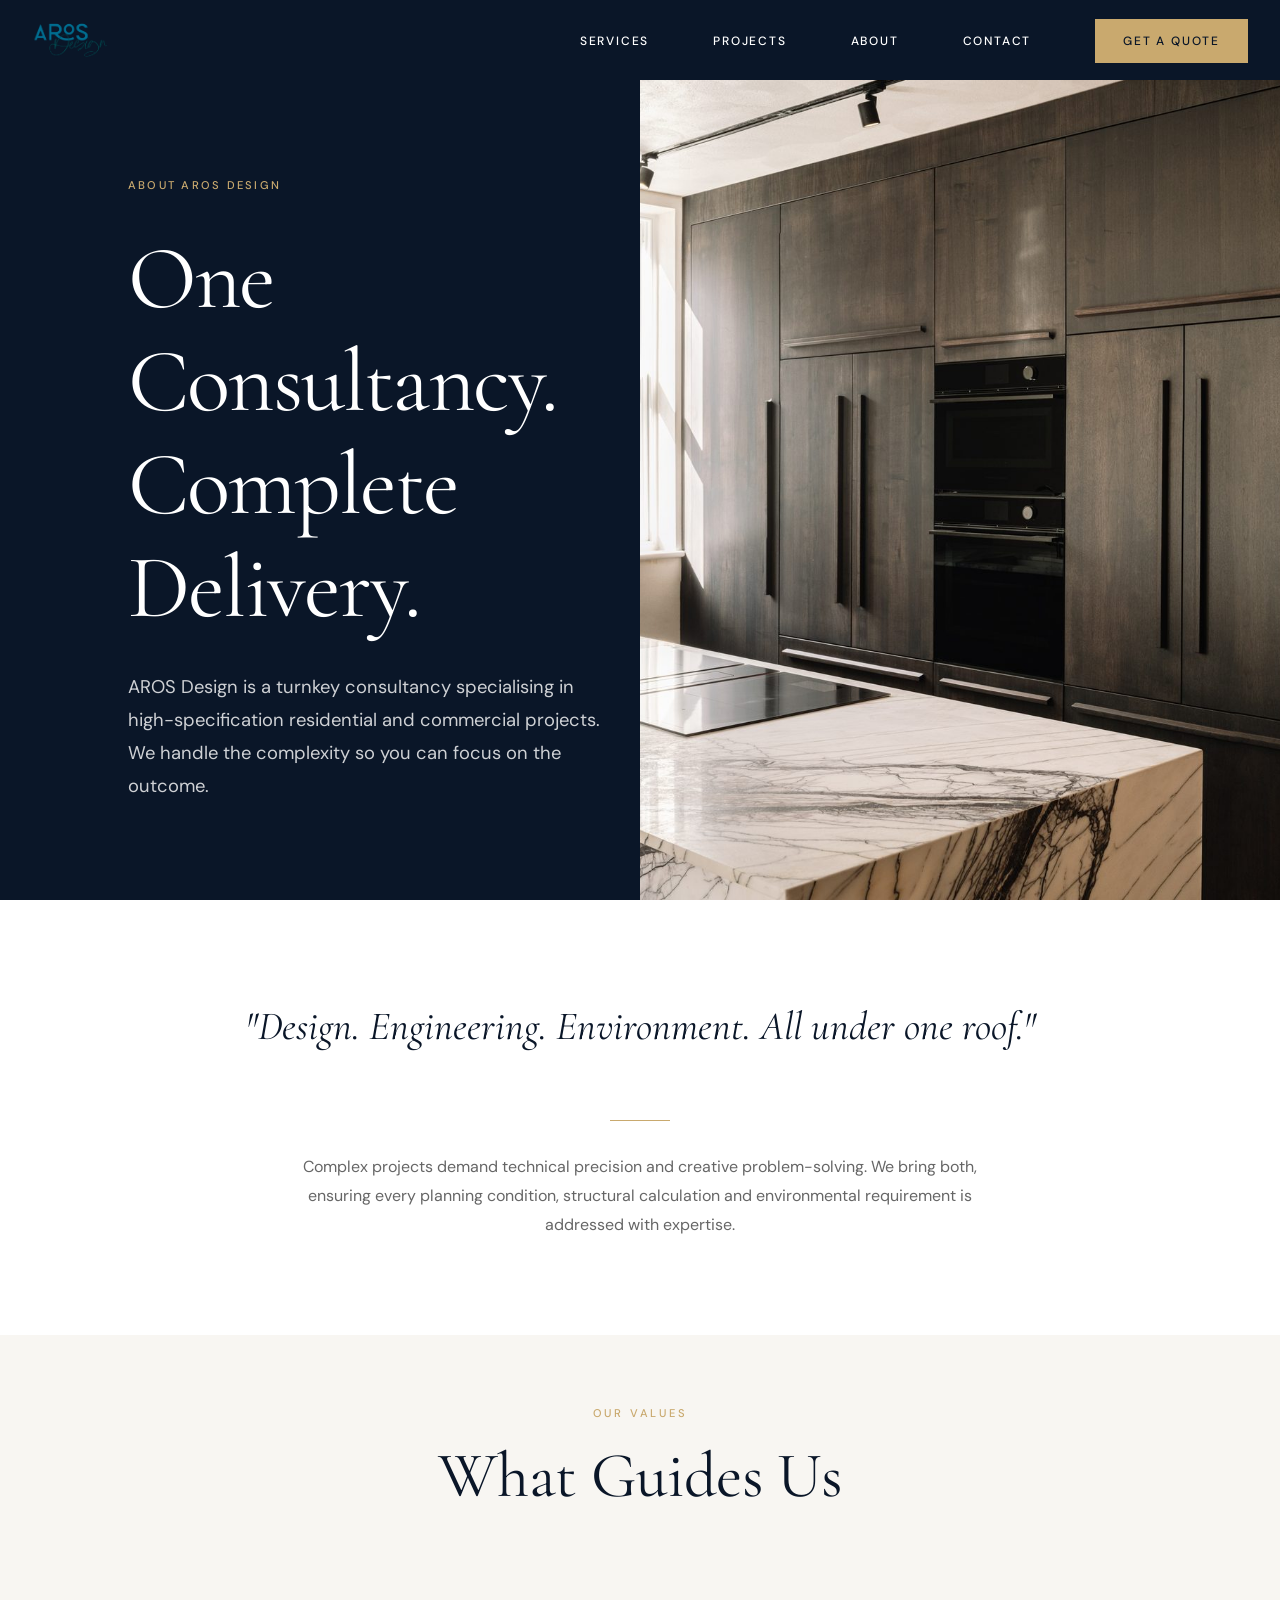
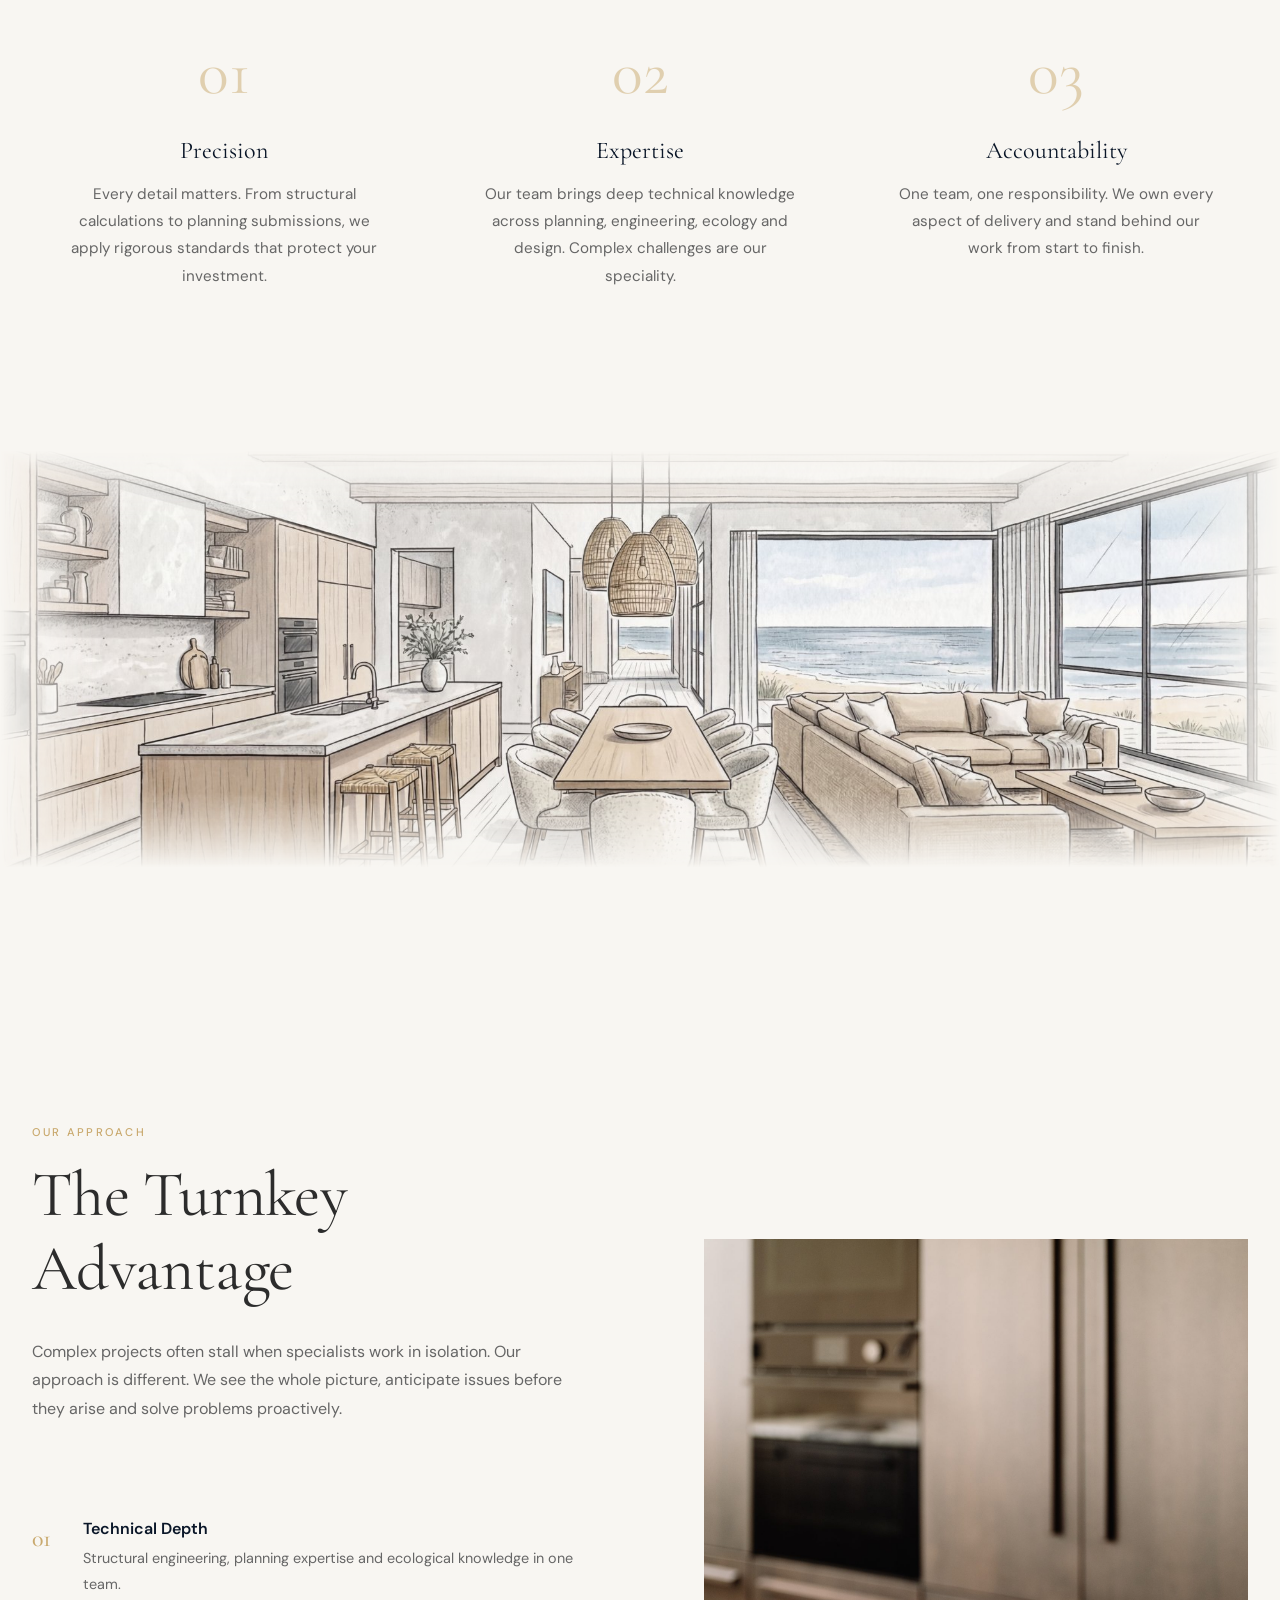
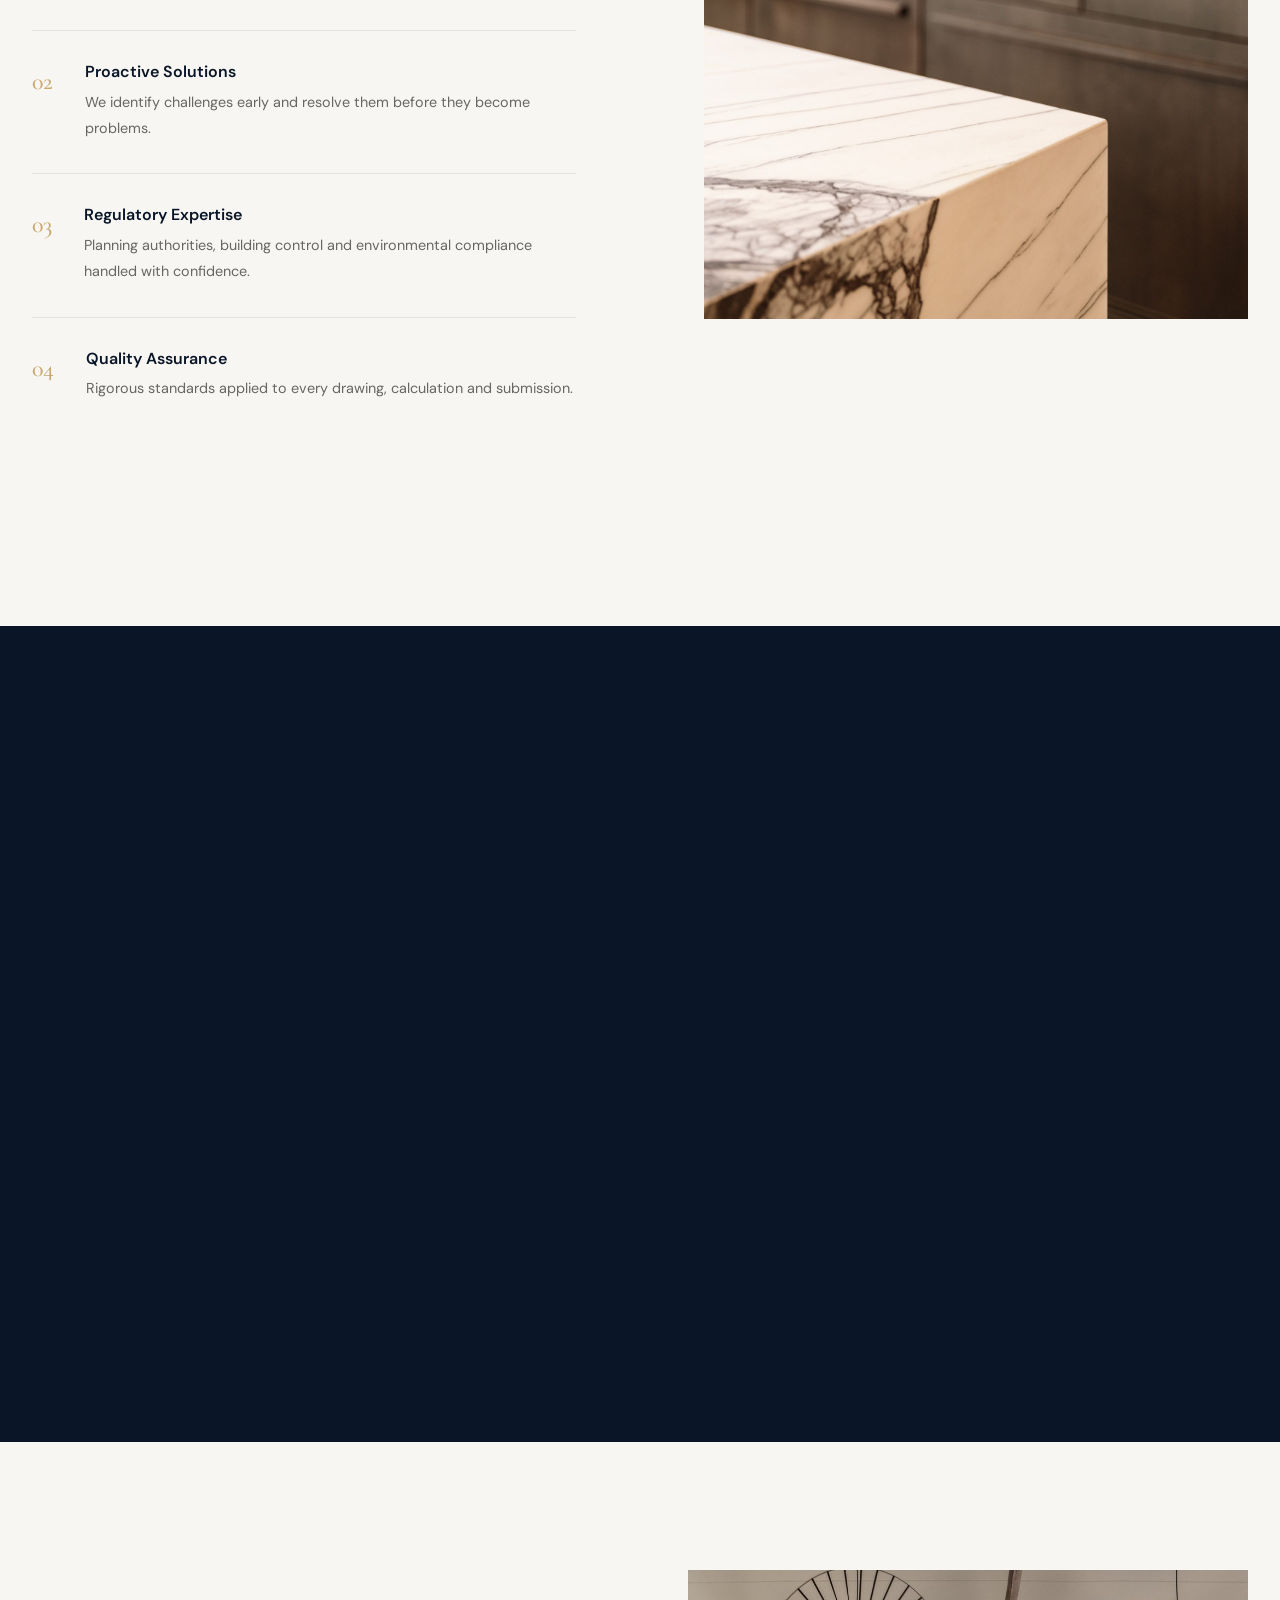
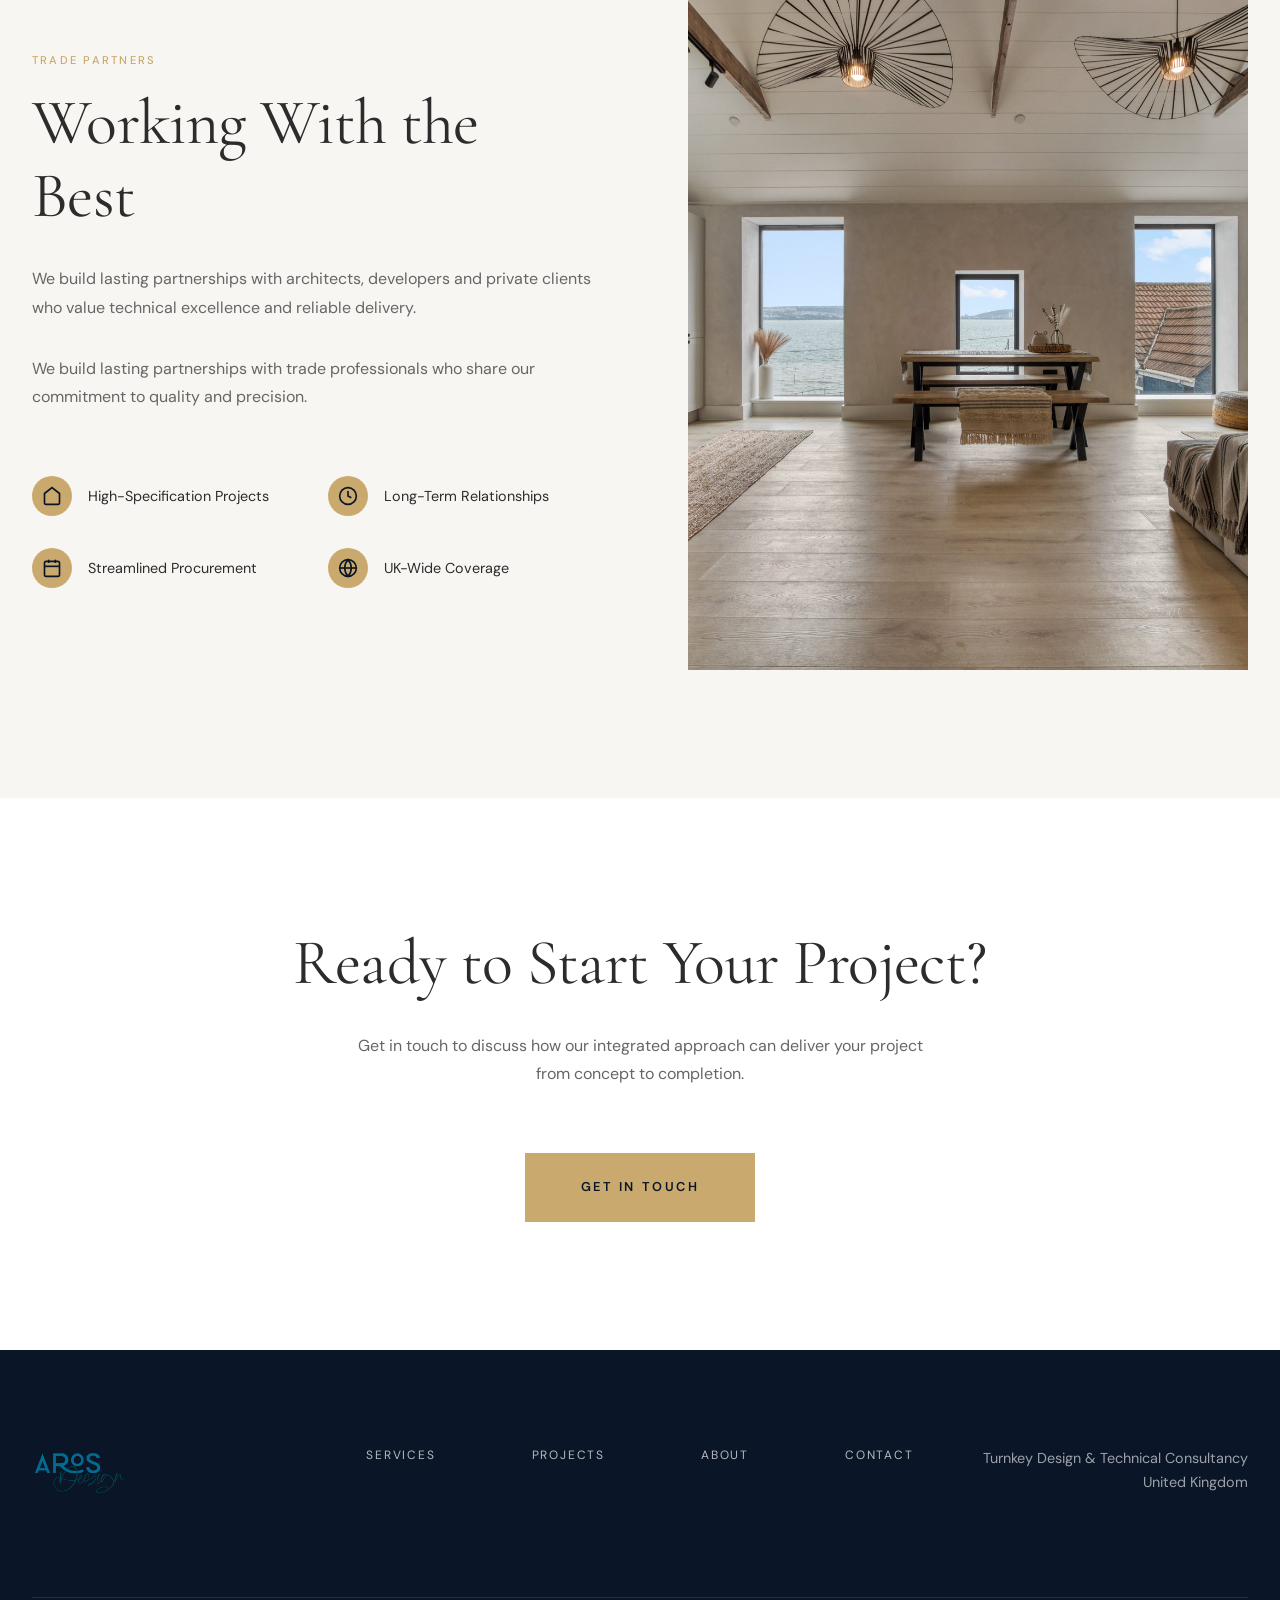
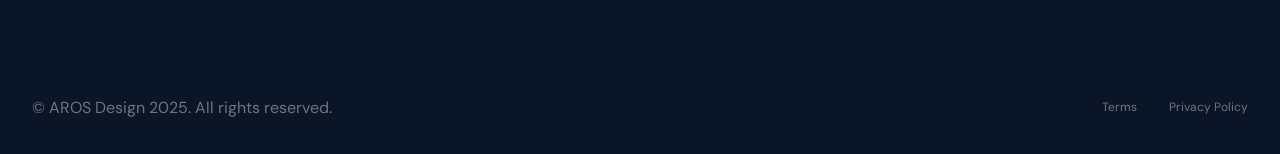
==== about.html @ d6369b1f "Initial commit: AROS Design static website Co-Authored-By: Claude Opus 4.6 (1M context) <noreply@ant" ====
<!DOCTYPE html>
<html lang="en">
<head>
    <meta charset="UTF-8">
    <meta name="viewport" content="width=device-width, initial-scale=1.0">
    <title>About | AROS Design</title>
    <link rel="icon" type="image/png" href="Logos/FAV Icon.png">
    <link rel="preconnect" href="https://fonts.googleapis.com">
    <link rel="preconnect" href="https://fonts.gstatic.com" crossorigin>
    <link href="https://fonts.googleapis.com/css2?family=Cormorant+Garamond:ital,wght@0,300;0,400;0,500;0,600;0,700;1,300;1,400;1,500;1,600;1,700&family=DM+Sans:ital,opsz,wght@0,9..40,100..1000;1,9..40,100..1000&display=swap" rel="stylesheet">
    <link rel="stylesheet" href="css/styles.css?v=2">
    <style>
        /* ===== ABOUT HERO ===== */
        .about-hero {
            height: 100vh;
            display: grid;
            grid-template-columns: 1fr 1fr;
            background: var(--color-primary-dark);
        }

        .about-hero-content {
            display: flex;
            align-items: center;
            padding: calc(var(--nav-height) + var(--spacing-xl)) var(--spacing-md) var(--spacing-xl) var(--spacing-xl);
        }

        .about-hero-content-inner {
            max-width: 550px;
            margin-left: 0;
            padding-left: var(--spacing-lg);
            text-align: left;
        }

        @media (max-width: 1440px) {
            .about-hero-content {
                padding-left: var(--spacing-lg);
            }
        }

        .about-hero h1 {
            color: var(--color-white);
            margin-bottom: var(--spacing-md);
        }

        .about-hero p {
            color: rgba(255, 255, 255, 0.8);
            font-size: 1.15rem;
            line-height: 1.8;
        }

        .about-hero-image {
            position: relative;
            overflow: hidden;
            height: 100vh;
        }

        .about-hero-image img {
            width: 100%;
            height: 100%;
            object-fit: cover;
            object-position: center;
        }

        @media (max-width: 1024px) {
            .about-hero {
                grid-template-columns: 1fr;
                min-height: auto;
            }

            .about-hero-content {
                padding: calc(var(--nav-height) + var(--spacing-lg)) var(--spacing-md) var(--spacing-lg);
            }

            .about-hero-content-inner {
                margin: 0 auto;
                text-align: center;
            }

            .about-hero-image {
                min-height: 50vh;
            }
        }

        /* ===== PHILOSOPHY SECTION ===== */
        .philosophy {
            padding: var(--spacing-xl) 0;
            background: var(--color-white);
        }

        .philosophy-content {
            max-width: 900px;
            margin: 0 auto;
            text-align: center;
        }

        .philosophy blockquote {
            font-family: var(--font-heading);
            font-size: clamp(1.75rem, 3.5vw, 2.5rem);
            font-style: italic;
            color: var(--color-primary-dark);
            line-height: 1.5;
            margin-bottom: var(--spacing-lg);
        }

        .philosophy p {
            color: var(--color-text-light);
            max-width: 700px;
            margin: 0 auto;
        }

        /* ===== VALUES SECTION ===== */
        .values {
            padding: var(--spacing-lg) 0;
            background: var(--color-light-bg);
        }

        .values-grid {
            display: grid;
            grid-template-columns: repeat(3, 1fr);
            gap: var(--spacing-md);
            margin-top: var(--spacing-md);
        }

        .value-item {
            text-align: center;
            padding: var(--spacing-md);
        }

        .value-number {
            font-family: var(--font-heading);
            font-size: 4rem;
            color: var(--color-accent);
            line-height: 1;
            margin-bottom: var(--spacing-md);
            opacity: 0.5;
        }

        .value-item h3 {
            font-size: 1.5rem;
            color: var(--color-primary-dark);
            margin-bottom: var(--spacing-sm);
        }

        .value-item p {
            color: var(--color-text-light);
            font-size: 0.95rem;
        }

        @media (max-width: 768px) {
            .values-grid {
                grid-template-columns: 1fr;
            }
        }

        /* ===== IMAGE BAND ===== */
        .about-image-band {
            width: 100%;
            position: relative;
            background: var(--color-light-bg);
            padding: var(--spacing-lg) 0;
        }

        .about-image-band img {
            width: 100%;
            height: auto;
        }

        /* ===== APPROACH SECTION ===== */
        .approach {
            padding: var(--spacing-xxxl) 0;
            background: var(--color-light-bg);
        }

        .approach-grid {
            display: grid;
            grid-template-columns: 1fr 1fr;
            gap: var(--spacing-xxl);
            align-items: center;
        }

        .approach-content h2 {
            margin-bottom: var(--spacing-md);
        }

        .approach-content p {
            color: var(--color-text-light);
            margin-bottom: var(--spacing-md);
        }

        .approach-list {
            margin-top: var(--spacing-lg);
        }

        .approach-list-item {
            display: flex;
            gap: var(--spacing-md);
            padding: var(--spacing-md) 0;
            border-bottom: 1px solid rgba(0, 0, 0, 0.08);
        }

        .approach-list-item:last-child {
            border-bottom: none;
        }

        .approach-list-number {
            font-family: var(--font-heading);
            font-size: 1.5rem;
            color: var(--color-accent);
            font-weight: 500;
        }

        .approach-list-content h4 {
            font-family: var(--font-body);
            font-size: 1rem;
            font-weight: 600;
            color: var(--color-primary-dark);
            margin-bottom: var(--spacing-xs);
        }

        .approach-list-content p {
            margin: 0;
            font-size: 0.9rem;
        }

        .approach-image {
            aspect-ratio: 4/5;
            overflow: hidden;
        }

        .approach-image img {
            width: 100%;
            height: 100%;
            object-fit: cover;
        }

        @media (max-width: 1024px) {
            .approach-grid {
                grid-template-columns: 1fr;
            }

            .approach-image {
                aspect-ratio: 16/9;
            }
        }

        /* ===== COVERAGE SECTION ===== */
        .coverage {
            padding: var(--spacing-xxl) 0;
            background: var(--color-primary-dark);
        }

        .coverage-grid {
            display: grid;
            grid-template-columns: 1fr 1fr;
            gap: var(--spacing-xl);
            align-items: center;
        }

        .coverage-content h2 {
            color: var(--color-white);
            margin-bottom: var(--spacing-md);
        }

        .coverage-content p {
            color: rgba(255, 255, 255, 0.8);
            margin-bottom: var(--spacing-lg);
        }

        .coverage-regions {
            display: grid;
            grid-template-columns: 1fr 1fr;
            gap: var(--spacing-md);
        }

        .coverage-region {
            padding: var(--spacing-md);
            border: 1px solid rgba(255, 255, 255, 0.15);
            text-align: center;
        }

        .coverage-region h4 {
            color: var(--color-accent);
            font-family: var(--font-heading);
            font-size: 1.5rem;
            margin-bottom: var(--spacing-xs);
        }

        .coverage-region p {
            color: rgba(255, 255, 255, 0.6);
            font-size: 0.85rem;
            margin: 0;
        }

        .coverage-image {
            aspect-ratio: 1;
            overflow: hidden;
        }

        .coverage-image img {
            width: 100%;
            height: 100%;
            object-fit: cover;
        }

        @media (max-width: 768px) {
            .coverage-grid {
                grid-template-columns: 1fr;
            }
        }

        /* ===== TRADE SECTION ===== */
        .trade-section {
            padding: var(--spacing-xxl) 0;
            background: var(--color-light-bg);
        }

        .trade-grid {
            display: grid;
            grid-template-columns: 1fr 1fr;
            gap: var(--spacing-xl);
            align-items: center;
        }

        .trade-content h2 {
            margin-bottom: var(--spacing-md);
        }

        .trade-content p {
            color: var(--color-text-light);
            margin-bottom: var(--spacing-md);
        }

        .trade-features {
            display: grid;
            grid-template-columns: 1fr 1fr;
            gap: var(--spacing-md);
            margin-top: var(--spacing-lg);
        }

        .trade-feature {
            display: flex;
            align-items: center;
            gap: var(--spacing-sm);
        }

        .trade-feature-icon {
            width: 40px;
            height: 40px;
            background: var(--color-accent);
            border-radius: 50%;
            display: flex;
            align-items: center;
            justify-content: center;
            flex-shrink: 0;
        }

        .trade-feature-icon svg {
            width: 20px;
            height: 20px;
            stroke: var(--color-primary-dark);
            fill: none;
            stroke-width: 2;
        }

        .trade-feature span {
            font-size: 0.9rem;
            color: var(--color-text);
        }

        @media (max-width: 768px) {
            .trade-grid {
                grid-template-columns: 1fr;
            }

            .trade-features {
                grid-template-columns: 1fr;
            }
        }

        /* ===== CTA SECTION ===== */
        .cta-section {
            padding: var(--spacing-xxl) 0;
            background: var(--color-white);
            text-align: center;
        }

        .cta-section h2 {
            margin-bottom: var(--spacing-md);
        }

        .cta-section p {
            max-width: 600px;
            margin: 0 auto var(--spacing-lg);
            color: var(--color-text-light);
        }
    </style>
</head>
<body>
    <!-- NAVIGATION -->
    <nav class="nav nav-dark" id="nav">
        <div class="nav-inner">
            <a href="index.html" class="nav-logo-link">
                <img src="Logos/White The Aros.png" alt="AROS Design" class="nav-logo nav-logo-light">
                <img src="Logos/AROS Design Logo.svg?v=2" alt="AROS Design" class="nav-logo nav-logo-dark">
            </a>
            <div class="nav-toggle" id="navToggle">
                <span></span>
                <span></span>
                <span></span>
            </div>
            <ul class="nav-links" id="navLinks">
                <li><a href="services.html">Services</a></li>
                <li><a href="projects.html">Projects</a></li>
                <li><a href="about.html">About</a></li>
                <li><a href="contact.html">Contact</a></li>
                <li><a href="contact.html" class="nav-cta">Get a Quote</a></li>
            </ul>
        </div>
    </nav>

    <!-- HERO -->
    <section class="about-hero">
        <div class="about-hero-content">
            <div class="about-hero-content-inner fade-in">
                <span class="label" style="color: var(--color-accent); margin-bottom: var(--spacing-md); display: block;">About AROS Design</span>
                <h1>One Consultancy. Complete Delivery.</h1>
                <p>AROS Design is a turnkey consultancy specialising in high-specification residential and commercial projects. We handle the complexity so you can focus on the outcome.</p>
            </div>
        </div>
        <div class="about-hero-image">
            <img src="Photos_Optimized/RGM/FH_LurotBrand_6RussellGardensMews_TypRes-24.jpg" alt="AROS Design">
        </div>
    </section>

    <!-- PHILOSOPHY -->
    <section class="philosophy">
        <div class="container">
            <div class="philosophy-content fade-in">
                <blockquote>"Design. Engineering. Environment. All under one roof."</blockquote>
                <div class="line-accent"></div>
                <p>Complex projects demand technical precision and creative problem-solving. We bring both, ensuring every planning condition, structural calculation and environmental requirement is addressed with expertise.</p>
            </div>
        </div>
    </section>

    <!-- VALUES -->
    <section class="values">
        <div class="container">
            <div class="section-header text-center fade-in">
                <span class="section-label">Our Values</span>
                <h2 class="section-title">What Guides Us</h2>
            </div>
            <div class="values-grid">
                <div class="value-item fade-in">
                    <div class="value-number">01</div>
                    <h3>Precision</h3>
                    <p>Every detail matters. From structural calculations to planning submissions, we apply rigorous standards that protect your investment.</p>
                </div>
                <div class="value-item fade-in">
                    <div class="value-number">02</div>
                    <h3>Expertise</h3>
                    <p>Our team brings deep technical knowledge across planning, engineering, ecology and design. Complex challenges are our speciality.</p>
                </div>
                <div class="value-item fade-in">
                    <div class="value-number">03</div>
                    <h3>Accountability</h3>
                    <p>One team, one responsibility. We own every aspect of delivery and stand behind our work from start to finish.</p>
                </div>
            </div>
        </div>
    </section>

    <!-- IMAGE BAND -->
    <div class="about-image-band">
        <img src="Photos_Optimized/interior-watercolor.png" alt="Interior Design">
    </div>

    <!-- APPROACH -->
    <section class="approach">
        <div class="container">
            <div class="approach-grid">
                <div class="approach-content fade-in">
                    <span class="label" style="color: var(--color-accent); margin-bottom: var(--spacing-sm); display: block;">Our Approach</span>
                    <h2>The Turnkey Advantage</h2>
                    <p>Complex projects often stall when specialists work in isolation. Our approach is different. We see the whole picture, anticipate issues before they arise and solve problems proactively.</p>

                    <div class="approach-list">
                        <div class="approach-list-item">
                            <span class="approach-list-number">01</span>
                            <div class="approach-list-content">
                                <h4>Technical Depth</h4>
                                <p>Structural engineering, planning expertise and ecological knowledge in one team.</p>
                            </div>
                        </div>
                        <div class="approach-list-item">
                            <span class="approach-list-number">02</span>
                            <div class="approach-list-content">
                                <h4>Proactive Solutions</h4>
                                <p>We identify challenges early and resolve them before they become problems.</p>
                            </div>
                        </div>
                        <div class="approach-list-item">
                            <span class="approach-list-number">03</span>
                            <div class="approach-list-content">
                                <h4>Regulatory Expertise</h4>
                                <p>Planning authorities, building control and environmental compliance handled with confidence.</p>
                            </div>
                        </div>
                        <div class="approach-list-item">
                            <span class="approach-list-number">04</span>
                            <div class="approach-list-content">
                                <h4>Quality Assurance</h4>
                                <p>Rigorous standards applied to every drawing, calculation and submission.</p>
                            </div>
                        </div>
                    </div>
                </div>
                <div class="approach-image fade-in">
                    <img src="Photos_Optimized/RGM/FH_LurotBrand_6RussellGardensMews_TypRes-28.jpg" alt="AROS Approach">
                </div>
            </div>
        </div>
    </section>

    <!-- COVERAGE -->
    <section class="coverage">
        <div class="container">
            <div class="coverage-grid">
                <div class="coverage-image fade-in">
                    <img src="Photos_Optimized/RGM-watercolor.png" alt="UK Coverage">
                </div>
                <div class="coverage-content fade-in">
                    <span class="label" style="color: var(--color-accent); margin-bottom: var(--spacing-sm); display: block;">Coverage</span>
                    <h2>United Kingdom</h2>
                    <p>From coastal retreats to city centres, we deliver comprehensive consultancy services wherever your project is located. Our team understands the specific requirements of planning authorities and regulatory bodies across the UK.</p>
                    <div class="coverage-regions">
                        <div class="coverage-region">
                            <h4>Nationwide</h4>
                            <p>Full UK Coverage</p>
                        </div>
                        <div class="coverage-region">
                            <h4>All Sectors</h4>
                            <p>Residential & Commercial</p>
                        </div>
                    </div>
                </div>
            </div>
        </div>
    </section>

    <!-- TRADE SECTION -->
    <section class="trade-section">
        <div class="container">
            <div class="trade-grid">
                <div class="trade-content fade-in">
                    <span class="label" style="color: var(--color-accent); margin-bottom: var(--spacing-sm); display: block;">Trade Partners</span>
                    <h2>Working With the Best</h2>
                    <p>We build lasting partnerships with architects, developers and private clients who value technical excellence and reliable delivery.</p>
                    <p>We build lasting partnerships with trade professionals who share our commitment to quality and precision.</p>

                    <div class="trade-features">
                        <div class="trade-feature">
                            <div class="trade-feature-icon">
                                <svg viewBox="0 0 24 24"><path d="M3 9l9-7 9 7v11a2 2 0 01-2 2H5a2 2 0 01-2-2V9z"/></svg>
                            </div>
                            <span>High-Specification Projects</span>
                        </div>
                        <div class="trade-feature">
                            <div class="trade-feature-icon">
                                <svg viewBox="0 0 24 24"><circle cx="12" cy="12" r="10"/><path d="M12 6v6l4 2"/></svg>
                            </div>
                            <span>Long-Term Relationships</span>
                        </div>
                        <div class="trade-feature">
                            <div class="trade-feature-icon">
                                <svg viewBox="0 0 24 24"><rect x="3" y="4" width="18" height="18" rx="2"/><line x1="16" y1="2" x2="16" y2="6"/><line x1="8" y1="2" x2="8" y2="6"/><line x1="3" y1="10" x2="21" y2="10"/></svg>
                            </div>
                            <span>Streamlined Procurement</span>
                        </div>
                        <div class="trade-feature">
                            <div class="trade-feature-icon">
                                <svg viewBox="0 0 24 24"><circle cx="12" cy="12" r="10"/><line x1="2" y1="12" x2="22" y2="12"/><path d="M12 2a15.3 15.3 0 014 10 15.3 15.3 0 01-4 10 15.3 15.3 0 01-4-10 15.3 15.3 0 014-10z"/></svg>
                            </div>
                            <span>UK-Wide Coverage</span>
                        </div>
                    </div>
                </div>
                <div class="approach-image fade-in">
                    <img src="Photos_Optimized/George Bank/IMG_6486..JPG" alt="Trade Partners">
                </div>
            </div>
        </div>
    </section>

    <!-- CTA -->
    <section class="cta-section">
        <div class="container fade-in">
            <h2>Ready to Start Your Project?</h2>
            <p>Get in touch to discuss how our integrated approach can deliver your project from concept to completion.</p>
            <a href="contact.html" class="btn btn-primary btn-large">Get in Touch</a>
        </div>
    </section>

    <!-- FOOTER -->
    <footer class="footer">
        <div class="container">
            <div class="footer-main">
                <div class="footer-logo-wrapper">
                    <img src="Logos/White The Aros.png" alt="AROS Design" class="footer-logo">
                </div>
                <nav class="footer-nav">
                    <a href="services.html">Services</a>
                    <a href="projects.html">Projects</a>
                    <a href="about.html">About</a>
                    <a href="contact.html">Contact</a>
                </nav>
                <div class="footer-tagline">
                    Turnkey Design & Technical Consultancy<br>United Kingdom
                </div>
            </div>
            <div class="footer-bottom">
                <p>&copy; AROS Design 2025. All rights reserved.</p>
                <div class="footer-legal">
                    <a href="#">Terms</a>
                    <a href="#">Privacy Policy</a>
                </div>
            </div>
        </div>
    </footer>

    <!-- JAVASCRIPT -->
    <script>
        const navToggle = document.getElementById('navToggle');
        const navLinks = document.getElementById('navLinks');

        navToggle.addEventListener('click', () => {
            navToggle.classList.toggle('active');
            navLinks.classList.toggle('active');
        });

        document.querySelectorAll('.nav-links a').forEach(link => {
            link.addEventListener('click', () => {
                navToggle.classList.remove('active');
                navLinks.classList.remove('active');
            });
        });

        const observer = new IntersectionObserver((entries) => {
            entries.forEach(entry => {
                if (entry.isIntersecting) {
                    entry.target.classList.add('visible');
                }
            });
        }, { threshold: 0.1 });

        document.querySelectorAll('.fade-in').forEach(el => observer.observe(el));
    </script>
</body>
</html>
---- css/styles.css ----
/* ===================================================================
   AROS DESIGN - SHARED STYLES
   Turnkey Design & Technical Consultancy
   =================================================================== */

/* ===== CSS CUSTOM PROPERTIES ===== */
:root {
    /* Colors */
    --color-primary-dark: #0a1628;
    --color-primary-mid: #1a3a5c;
    --color-primary-light: #2a4a6c;
    --color-accent: #c9a96e;
    --color-accent-light: #d4b577;
    --color-light-bg: #f8f6f2;
    --color-white: #ffffff;
    --color-text: #2c2c2c;
    --color-text-light: #666666;
    --color-overlay: rgba(10, 22, 40, 0.7);
    --color-overlay-dark: rgba(10, 22, 40, 0.85);

    /* Typography */
    --font-heading: 'Cormorant Garamond', Georgia, serif;
    --font-body: 'DM Sans', -apple-system, BlinkMacSystemFont, sans-serif;

    /* Spacing */
    --spacing-xs: 0.5rem;
    --spacing-sm: 1rem;
    --spacing-md: 2rem;
    --spacing-lg: 4rem;
    --spacing-xl: 6rem;
    --spacing-xxl: 8rem;
    --spacing-xxxl: 12rem;

    /* Transitions */
    --transition-smooth: all 0.4s cubic-bezier(0.4, 0, 0.2, 1);
    --transition-fast: all 0.2s ease;
    --transition-slow: all 0.6s cubic-bezier(0.4, 0, 0.2, 1);

    /* Layout */
    --max-width: 1400px;
    --max-width-narrow: 900px;
    --nav-height: 80px;
}

/* ===== RESET & BASE ===== */
*, *::before, *::after {
    box-sizing: border-box;
    margin: 0;
    padding: 0;
}

html {
    scroll-behavior: smooth;
    font-size: 16px;
    background: var(--color-white);
}

body {
    font-family: var(--font-body);
    color: var(--color-text);
    line-height: 1.6;
    background: var(--color-white);
    overflow-x: hidden;
    position: relative;
}

body::before,
body::after {
    display: none;
}

img {
    max-width: 100%;
    height: auto;
    display: block;
}

a {
    text-decoration: none;
    color: inherit;
}

ul {
    list-style: none;
}

/* ===== TYPOGRAPHY ===== */
h1, h2, h3, h4, h5, h6 {
    font-family: var(--font-heading);
    font-weight: 400;
    line-height: 1.15;
}

h1 {
    font-size: clamp(3rem, 7vw, 6rem);
    letter-spacing: -0.02em;
}

h2 {
    font-size: clamp(2.5rem, 5vw, 4rem);
    letter-spacing: -0.01em;
}

h3 {
    font-size: clamp(1.75rem, 3vw, 2.5rem);
}

h4 {
    font-size: clamp(1.25rem, 2vw, 1.5rem);
}

p {
    font-size: 1rem;
    line-height: 1.8;
}

.text-large {
    font-size: 1.25rem;
    line-height: 1.7;
}

.label {
    font-family: var(--font-body);
    font-size: 0.7rem;
    letter-spacing: 0.2em;
    text-transform: uppercase;
    font-weight: 500;
}

/* ===== UTILITY CLASSES ===== */
.container {
    max-width: var(--max-width);
    margin: 0 auto;
    padding: 0 var(--spacing-md);
}

.container-narrow {
    max-width: var(--max-width-narrow);
    margin: 0 auto;
    padding: 0 var(--spacing-md);
}

.section-padding {
    padding: var(--spacing-xxl) 0;
}

.section-padding-large {
    padding: var(--spacing-xxxl) 0;
}

.text-center {
    text-align: center;
}

.text-white {
    color: var(--color-white);
}

.bg-dark {
    background: var(--color-primary-dark);
}

.bg-light {
    background: var(--color-light-bg);
}

.bg-white {
    background: var(--color-white);
}

/* ===== ANIMATIONS ===== */
.fade-in {
    opacity: 0;
    transform: translateY(40px);
    transition: opacity 1s ease, transform 1s ease;
}

.fade-in.visible {
    opacity: 1;
    transform: translateY(0);
}

.fade-in-fast {
    opacity: 0;
    transform: translateY(20px);
    transition: opacity 0.6s ease, transform 0.6s ease;
}

.fade-in-fast.visible {
    opacity: 1;
    transform: translateY(0);
}

.slide-in-left {
    opacity: 0;
    transform: translateX(-60px);
    transition: opacity 1s ease, transform 1s ease;
}

.slide-in-left.visible {
    opacity: 1;
    transform: translateX(0);
}

.slide-in-right {
    opacity: 0;
    transform: translateX(60px);
    transition: opacity 1s ease, transform 1s ease;
}

.slide-in-right.visible {
    opacity: 1;
    transform: translateX(0);
}

.scale-in {
    opacity: 0;
    transform: scale(0.95);
    transition: opacity 1s ease, transform 1s ease;
}

.scale-in.visible {
    opacity: 1;
    transform: scale(1);
}

/* Staggered animations */
.stagger-1 { transition-delay: 0.1s; }
.stagger-2 { transition-delay: 0.2s; }
.stagger-3 { transition-delay: 0.3s; }
.stagger-4 { transition-delay: 0.4s; }
.stagger-5 { transition-delay: 0.5s; }

/* ===== NAVIGATION ===== */
.nav {
    position: fixed;
    top: 0;
    left: 0;
    right: 0;
    z-index: 1000;
    padding: var(--spacing-sm) var(--spacing-md);
    transition: var(--transition-smooth);
    background: transparent;
}

.nav.scrolled {
    background: var(--color-white);
    box-shadow: 0 2px 40px rgba(0, 0, 0, 0.08);
}

.nav.nav-dark {
    background: var(--color-primary-dark);
}

.nav.nav-light {
    background: var(--color-white);
    box-shadow: 0 2px 40px rgba(0, 0, 0, 0.08);
}

.nav-inner {
    max-width: var(--max-width);
    margin: 0 auto;
    display: flex;
    align-items: center;
    justify-content: space-between;
    height: calc(var(--nav-height) - 2rem);
}

.nav-logo {
    height: 45px;
    width: auto;
    transition: height 0.3s ease;
}

/* Large logo on home page before scroll */
.nav.nav-hero .nav-logo {
    height: 80px;
}

.nav.nav-hero.scrolled .nav-logo {
    height: 45px;
}

.nav-logo-dark {
    display: none;
}

.nav.scrolled .nav-logo-light,
.nav.nav-light .nav-logo-light {
    display: none;
}

.nav.scrolled .nav-logo-dark,
.nav.nav-light .nav-logo-dark {
    display: block;
}

.nav.nav-dark .nav-logo-light {
    display: block;
}

.nav.nav-dark .nav-logo-dark {
    display: none;
}

.nav-links {
    display: flex;
    align-items: center;
    gap: var(--spacing-lg);
    position: static !important;
    width: auto !important;
    height: auto !important;
    background: transparent !important;
    top: auto !important;
    right: auto !important;
    left: auto !important;
    bottom: auto !important;
    flex-direction: row !important;
    justify-content: flex-end !important;
}

.nav-links a {
    font-size: 0.75rem;
    letter-spacing: 0.15em;
    text-transform: uppercase;
    color: var(--color-white);
    transition: var(--transition-fast);
    position: relative;
    font-weight: 500;
}

.nav.scrolled .nav-links a,
.nav.nav-light .nav-links a {
    color: var(--color-primary-dark);
}

.nav-links a:hover {
    color: var(--color-accent);
}

.nav-links a::after {
    content: '';
    position: absolute;
    bottom: -6px;
    left: 0;
    width: 0;
    height: 1px;
    background: var(--color-accent);
    transition: var(--transition-fast);
}

.nav-links a:hover::after {
    width: 100%;
}

.nav-cta {
    background: var(--color-accent) !important;
    color: var(--color-primary-dark) !important;
    padding: 0.875rem 1.75rem;
    font-size: 0.7rem;
    letter-spacing: 0.15em;
    text-transform: uppercase;
    font-weight: 600;
    border: none;
    cursor: pointer;
    transition: var(--transition-fast);
}

.nav-cta:hover {
    background: var(--color-accent-light) !important;
    transform: translateY(-2px);
}

.nav-cta::after {
    display: none !important;
}

/* Mobile Navigation */
.nav-toggle {
    display: none;
    flex-direction: column;
    gap: 6px;
    cursor: pointer;
    padding: 10px;
    z-index: 1001;
}

.nav-toggle span {
    width: 28px;
    height: 2px;
    background: var(--color-white);
    transition: var(--transition-fast);
}

.nav.scrolled .nav-toggle span,
.nav.nav-light .nav-toggle span {
    background: var(--color-primary-dark);
}

.nav-toggle.active span:nth-child(1) {
    transform: rotate(45deg) translate(6px, 6px);
}

.nav-toggle.active span:nth-child(2) {
    opacity: 0;
}

.nav-toggle.active span:nth-child(3) {
    transform: rotate(-45deg) translate(6px, -6px);
}

@media (max-width: 1024px) {
    .nav-toggle {
        display: flex;
    }

    .nav-links {
        position: fixed !important;
        top: 0 !important;
        right: -100% !important;
        left: auto !important;
        bottom: auto !important;
        width: 100% !important;
        height: 100vh !important;
        background: var(--color-primary-dark) !important;
        flex-direction: column !important;
        justify-content: center !important;
        gap: var(--spacing-lg);
        transition: var(--transition-smooth);
    }

    .nav-links.active {
        right: 0 !important;
    }

    .nav-links a,
    .nav.scrolled .nav-links a,
    .nav.nav-light .nav-links a {
        color: var(--color-white);
        font-size: 1.25rem;
    }
}

/* ===== BUTTONS ===== */
.btn {
    display: inline-block;
    padding: 1.125rem 2.5rem;
    font-size: 0.75rem;
    letter-spacing: 0.2em;
    text-transform: uppercase;
    font-weight: 600;
    border: none;
    cursor: pointer;
    transition: var(--transition-fast);
    font-family: var(--font-body);
    text-align: center;
}

.btn-primary {
    background: var(--color-accent);
    color: var(--color-primary-dark);
}

.btn-primary:hover {
    background: var(--color-accent-light);
    transform: translateY(-3px);
    box-shadow: 0 10px 30px rgba(201, 169, 110, 0.3);
}

.btn-outline {
    background: transparent;
    color: var(--color-white);
    border: 1px solid var(--color-white);
}

.btn-outline:hover {
    background: var(--color-white);
    color: var(--color-primary-dark);
}

.btn-outline-dark {
    background: transparent;
    color: var(--color-primary-dark);
    border: 1px solid var(--color-primary-dark);
}

.btn-outline-dark:hover {
    background: var(--color-primary-dark);
    color: var(--color-white);
}

.btn-large {
    padding: 1.5rem 3.5rem;
    font-size: 0.8rem;
}

/* ===== SECTION TITLES ===== */
.section-header {
    text-align: center;
    margin-bottom: var(--spacing-xl);
}

.section-label {
    display: inline-block;
    font-size: 0.7rem;
    letter-spacing: 0.25em;
    text-transform: uppercase;
    color: var(--color-accent);
    margin-bottom: var(--spacing-sm);
    font-weight: 500;
}

.section-title {
    color: var(--color-primary-dark);
    margin-bottom: var(--spacing-md);
}

.section-title-light {
    color: var(--color-white);
}

.section-subtitle {
    max-width: 600px;
    margin: 0 auto;
    color: var(--color-text-light);
    font-size: 1.1rem;
}

/* ===== DECORATIVE ELEMENTS ===== */
.arrow-divider {
    display: flex;
    justify-content: center;
    padding: var(--spacing-lg) 0;
}

.arrow-divider svg {
    width: 1px;
    height: 100px;
    stroke: var(--color-accent);
    fill: none;
    stroke-width: 2;
}

.arrow-divider.light svg {
    stroke: rgba(255, 255, 255, 0.3);
}

.line-accent {
    width: 60px;
    height: 1px;
    background: var(--color-accent);
    margin: var(--spacing-md) auto;
}

.line-accent-left {
    margin-left: 0;
}

/* ===== IMAGE TREATMENTS ===== */
.img-cover {
    width: 100%;
    height: 100%;
    object-fit: cover;
}

.img-parallax {
    background-attachment: fixed;
    background-position: center;
    background-repeat: no-repeat;
    background-size: cover;
}

@media (max-width: 768px) {
    .img-parallax {
        background-attachment: scroll;
    }
}

/* ===== GRID SYSTEMS ===== */
.grid-2 {
    display: grid;
    grid-template-columns: repeat(2, 1fr);
    gap: var(--spacing-lg);
}

.grid-3 {
    display: grid;
    grid-template-columns: repeat(3, 1fr);
    gap: var(--spacing-md);
}

.grid-4 {
    display: grid;
    grid-template-columns: repeat(4, 1fr);
    gap: var(--spacing-md);
}

@media (max-width: 1024px) {
    .grid-4 {
        grid-template-columns: repeat(2, 1fr);
    }
}

@media (max-width: 768px) {
    .grid-2,
    .grid-3,
    .grid-4 {
        grid-template-columns: 1fr;
    }
}

/* ===== CARDS ===== */
.card {
    background: var(--color-white);
    transition: var(--transition-smooth);
}

.card:hover {
    transform: translateY(-8px);
    box-shadow: 0 25px 50px rgba(0, 0, 0, 0.1);
}

/* ===== FOOTER ===== */
.footer {
    background: var(--color-primary-dark);
    color: var(--color-white);
    padding: var(--spacing-xl) 0 var(--spacing-md);
}

.footer-main {
    display: grid;
    grid-template-columns: 1fr 2fr 1fr;
    gap: var(--spacing-lg);
    align-items: start;
    margin-bottom: var(--spacing-xl);
    padding-bottom: var(--spacing-xl);
    border-bottom: 1px solid rgba(255, 255, 255, 0.1);
}

.footer-logo {
    height: 55px;
    width: auto;
}

.footer-nav {
    display: flex;
    justify-content: center;
    gap: var(--spacing-xl);
}

.footer-nav a {
    font-size: 0.75rem;
    letter-spacing: 0.15em;
    text-transform: uppercase;
    color: rgba(255, 255, 255, 0.7);
    transition: var(--transition-fast);
}

.footer-nav a:hover {
    color: var(--color-accent);
}

.footer-tagline {
    text-align: right;
    font-size: 0.9rem;
    color: rgba(255, 255, 255, 0.6);
    line-height: 1.7;
}

.footer-bottom {
    display: flex;
    justify-content: space-between;
    align-items: center;
    font-size: 0.75rem;
    color: rgba(255, 255, 255, 0.4);
}

.footer-legal {
    display: flex;
    gap: var(--spacing-md);
}

.footer-legal a {
    color: rgba(255, 255, 255, 0.4);
    transition: var(--transition-fast);
}

.footer-legal a:hover {
    color: var(--color-accent);
}

@media (max-width: 1024px) {
    .footer-main {
        grid-template-columns: 1fr;
        text-align: center;
        gap: var(--spacing-lg);
    }

    .footer-logo {
        margin: 0 auto;
    }

    .footer-nav {
        flex-wrap: wrap;
        gap: var(--spacing-md);
    }

    .footer-tagline {
        text-align: center;
    }

    .footer-bottom {
        flex-direction: column;
        gap: var(--spacing-sm);
        text-align: center;
    }
}

/* ===== PAGE HEADERS ===== */
.page-header {
    min-height: 50vh;
    display: flex;
    align-items: center;
    justify-content: center;
    position: relative;
    background: var(--color-primary-dark);
    padding-top: var(--nav-height);
}

.page-header-content {
    position: relative;
    z-index: 1;
    text-align: center;
    padding: var(--spacing-xl) var(--spacing-md);
}

.page-header h1 {
    color: var(--color-white);
    margin-bottom: var(--spacing-md);
}

.page-header p {
    color: rgba(255, 255, 255, 0.8);
    font-size: 1.25rem;
    max-width: 600px;
    margin: 0 auto;
}

/* ===== FORM STYLES ===== */
.form-group {
    display: flex;
    flex-direction: column;
    gap: var(--spacing-xs);
    margin-bottom: var(--spacing-md);
}

.form-group label {
    font-size: 0.75rem;
    letter-spacing: 0.1em;
    text-transform: uppercase;
    font-weight: 500;
}

.form-group input,
.form-group select,
.form-group textarea {
    padding: 1.125rem;
    background: rgba(255, 255, 255, 0.08);
    border: 1px solid rgba(255, 255, 255, 0.15);
    color: var(--color-white);
    font-family: var(--font-body);
    font-size: 1rem;
    transition: var(--transition-fast);
}

.form-group input::placeholder,
.form-group textarea::placeholder {
    color: rgba(255, 255, 255, 0.4);
}

.form-group input:focus,
.form-group select:focus,
.form-group textarea:focus {
    outline: none;
    border-color: var(--color-accent);
    background: rgba(255, 255, 255, 0.12);
}

.form-group select {
    cursor: pointer;
}

.form-group select option {
    background: var(--color-primary-dark);
    color: var(--color-white);
}

.form-group textarea {
    min-height: 150px;
    resize: vertical;
}

/* Light form variant */
.form-light .form-group input,
.form-light .form-group select,
.form-light .form-group textarea {
    background: var(--color-white);
    border: 1px solid #e0e0e0;
    color: var(--color-text);
}

.form-light .form-group input::placeholder,
.form-light .form-group textarea::placeholder {
    color: #999;
}

.form-light .form-group input:focus,
.form-light .form-group select:focus,
.form-light .form-group textarea:focus {
    border-color: var(--color-primary-dark);
}

.form-light .form-group label {
    color: var(--color-text);
}

/* ===== SCROLL INDICATOR ===== */
.scroll-indicator {
    position: absolute;
    bottom: var(--spacing-lg);
    left: 50%;
    transform: translateX(-50%);
    display: flex;
    flex-direction: column;
    align-items: center;
    gap: var(--spacing-sm);
    color: var(--color-white);
    opacity: 0.6;
    animation: pulse 2s ease-in-out infinite;
}

.scroll-indicator span {
    font-size: 0.65rem;
    letter-spacing: 0.2em;
    text-transform: uppercase;
}

.scroll-indicator svg {
    width: 24px;
    height: 24px;
    stroke: currentColor;
    fill: none;
    stroke-width: 1.5;
}

@keyframes pulse {
    0%, 100% { opacity: 0.6; transform: translateX(-50%) translateY(0); }
    50% { opacity: 1; transform: translateX(-50%) translateY(5px); }
}

/* ===== RESPONSIVE SPACING ===== */
@media (max-width: 768px) {
    .section-padding {
        padding: var(--spacing-xl) 0;
    }

    .section-padding-large {
        padding: var(--spacing-xxl) 0;
    }

    h1 {
        font-size: clamp(2.25rem, 8vw, 3.5rem);
    }

    h2 {
        font-size: clamp(1.75rem, 6vw, 2.5rem);
    }
}

/* ===== OVERLAY PREVENTION ===== */
/* Ensure no unexpected overlays or pseudo-elements appear */
html::before,
html::after,
body::before,
body::after,
main::before,
main::after,
section::before,
section::after,
.container::before,
.container::after {
    content: none !important;
    display: none !important;
    visibility: hidden !important;
}

/* Clear any potential filter or blend effects on the page */
html, body, main, section, .container {
    filter: none !important;
    mix-blend-mode: normal !important;
    isolation: auto !important;
}

/* Ensure body has no extra layers */
html {
    overflow-x: hidden;
}

body {
    overflow-x: hidden;
    position: relative;
    isolation: isolate;
}

/* Force nav-links to be invisible on desktop (not just off-screen) */
@media (min-width: 1025px) {
    .nav-links {
        position: static !important;
        width: auto !important;
        height: auto !important;
        background: transparent !important;
        display: flex !important;
        visibility: visible !important;
        opacity: 1 !important;
        transform: none !important;
        top: auto !important;
        right: auto !important;
        left: auto !important;
        bottom: auto !important;
        flex-direction: row !important;
    }
}
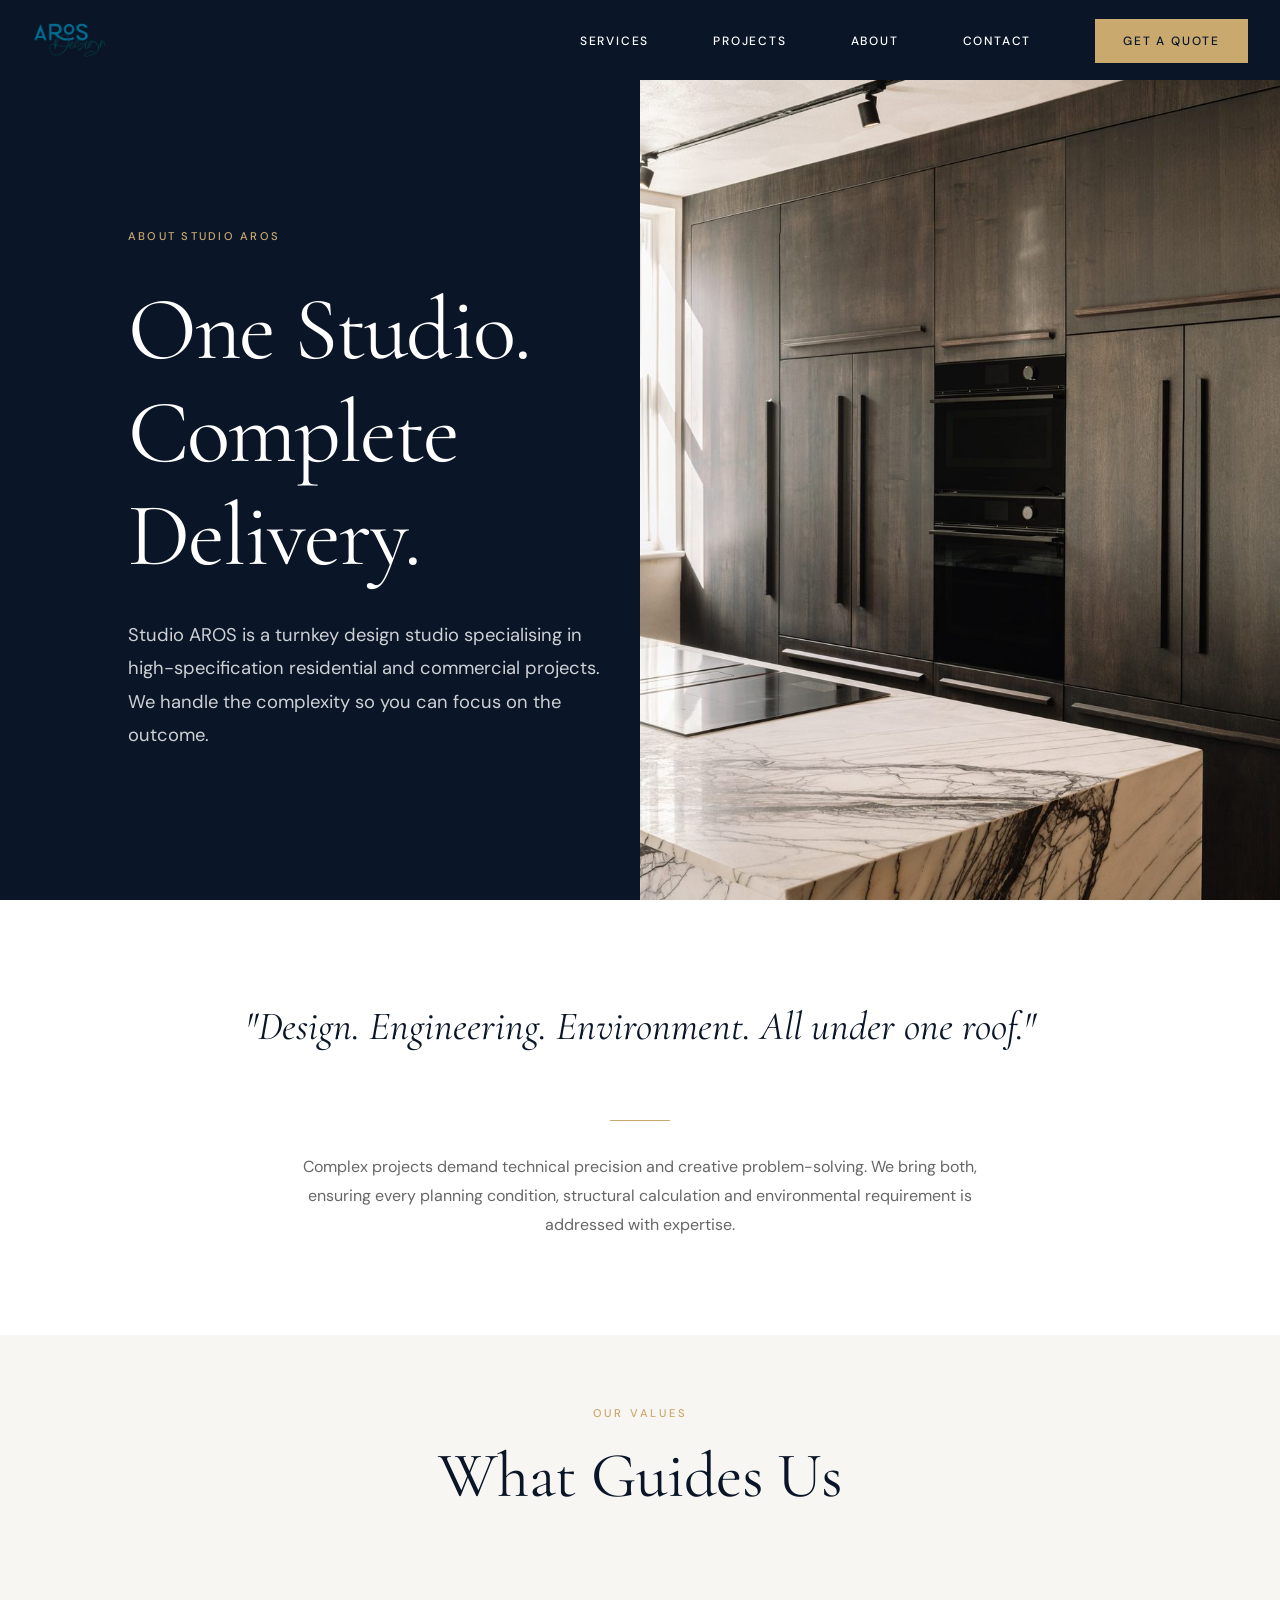
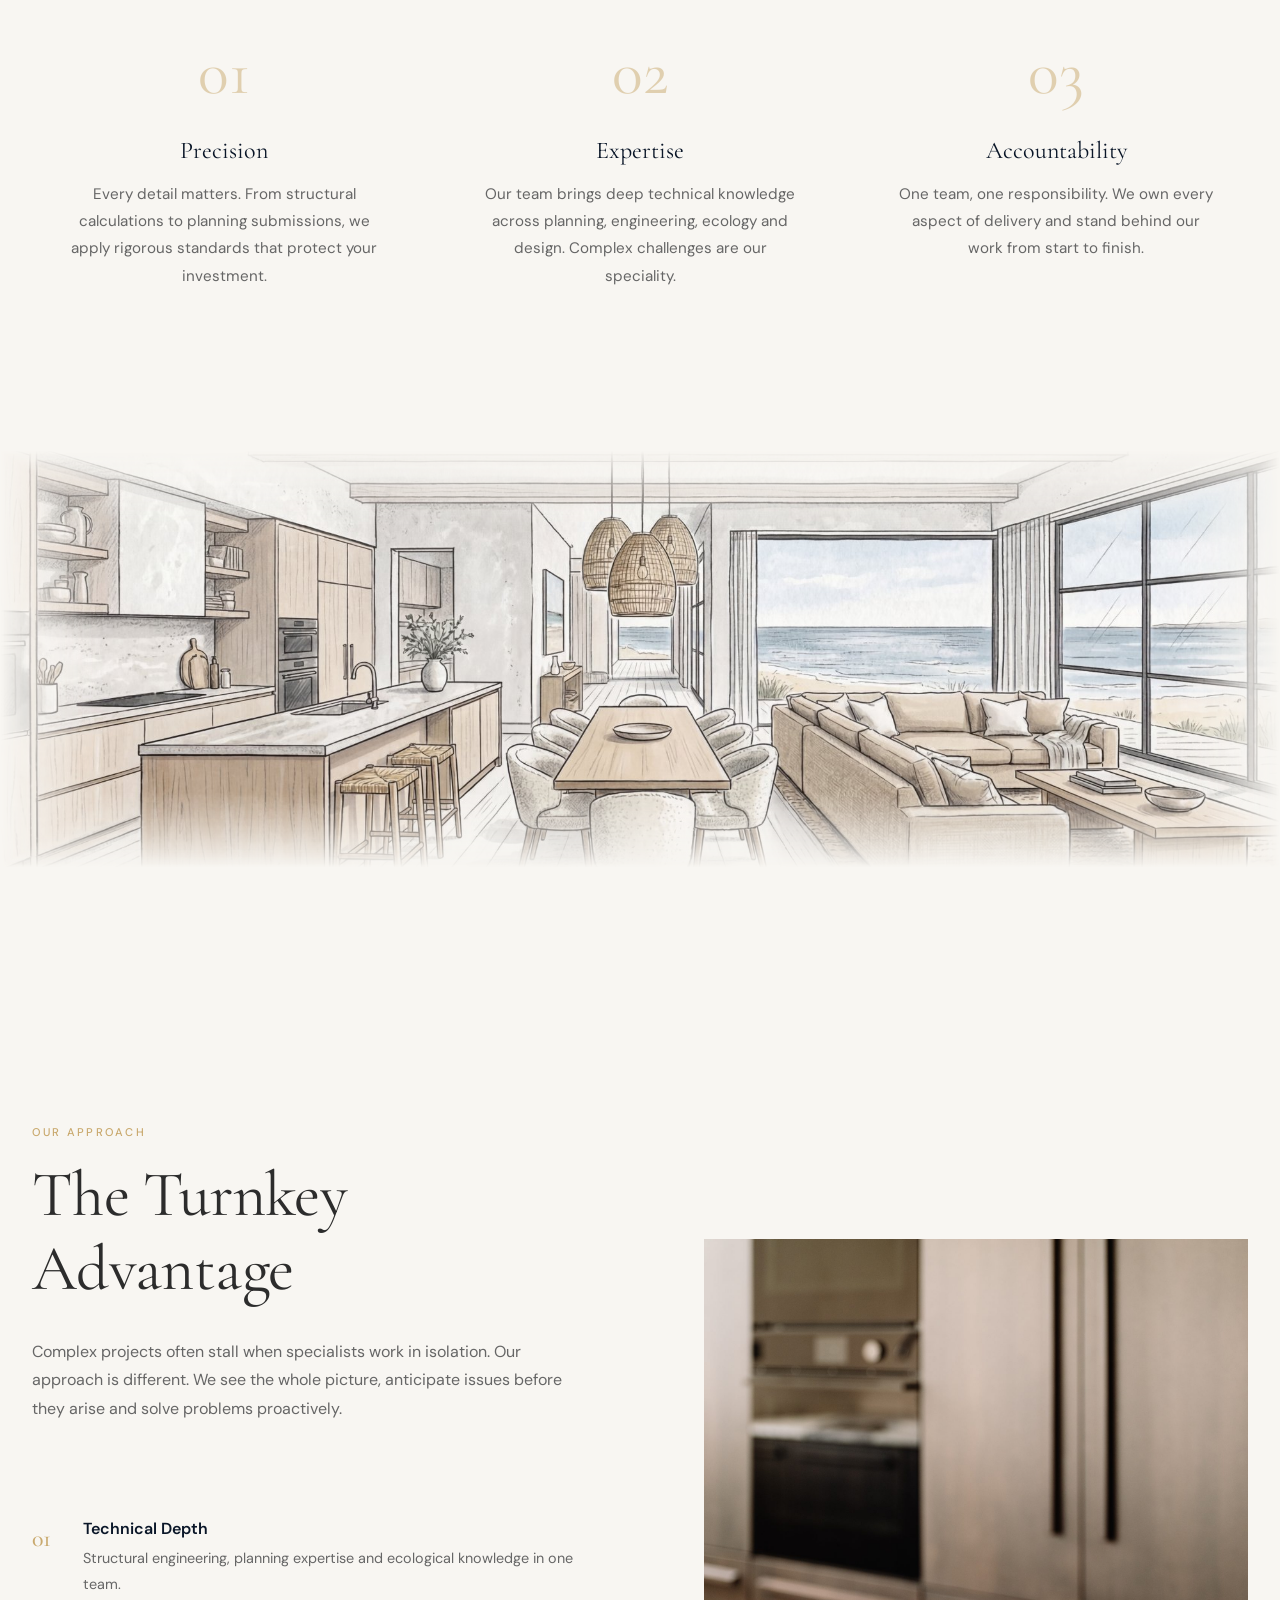
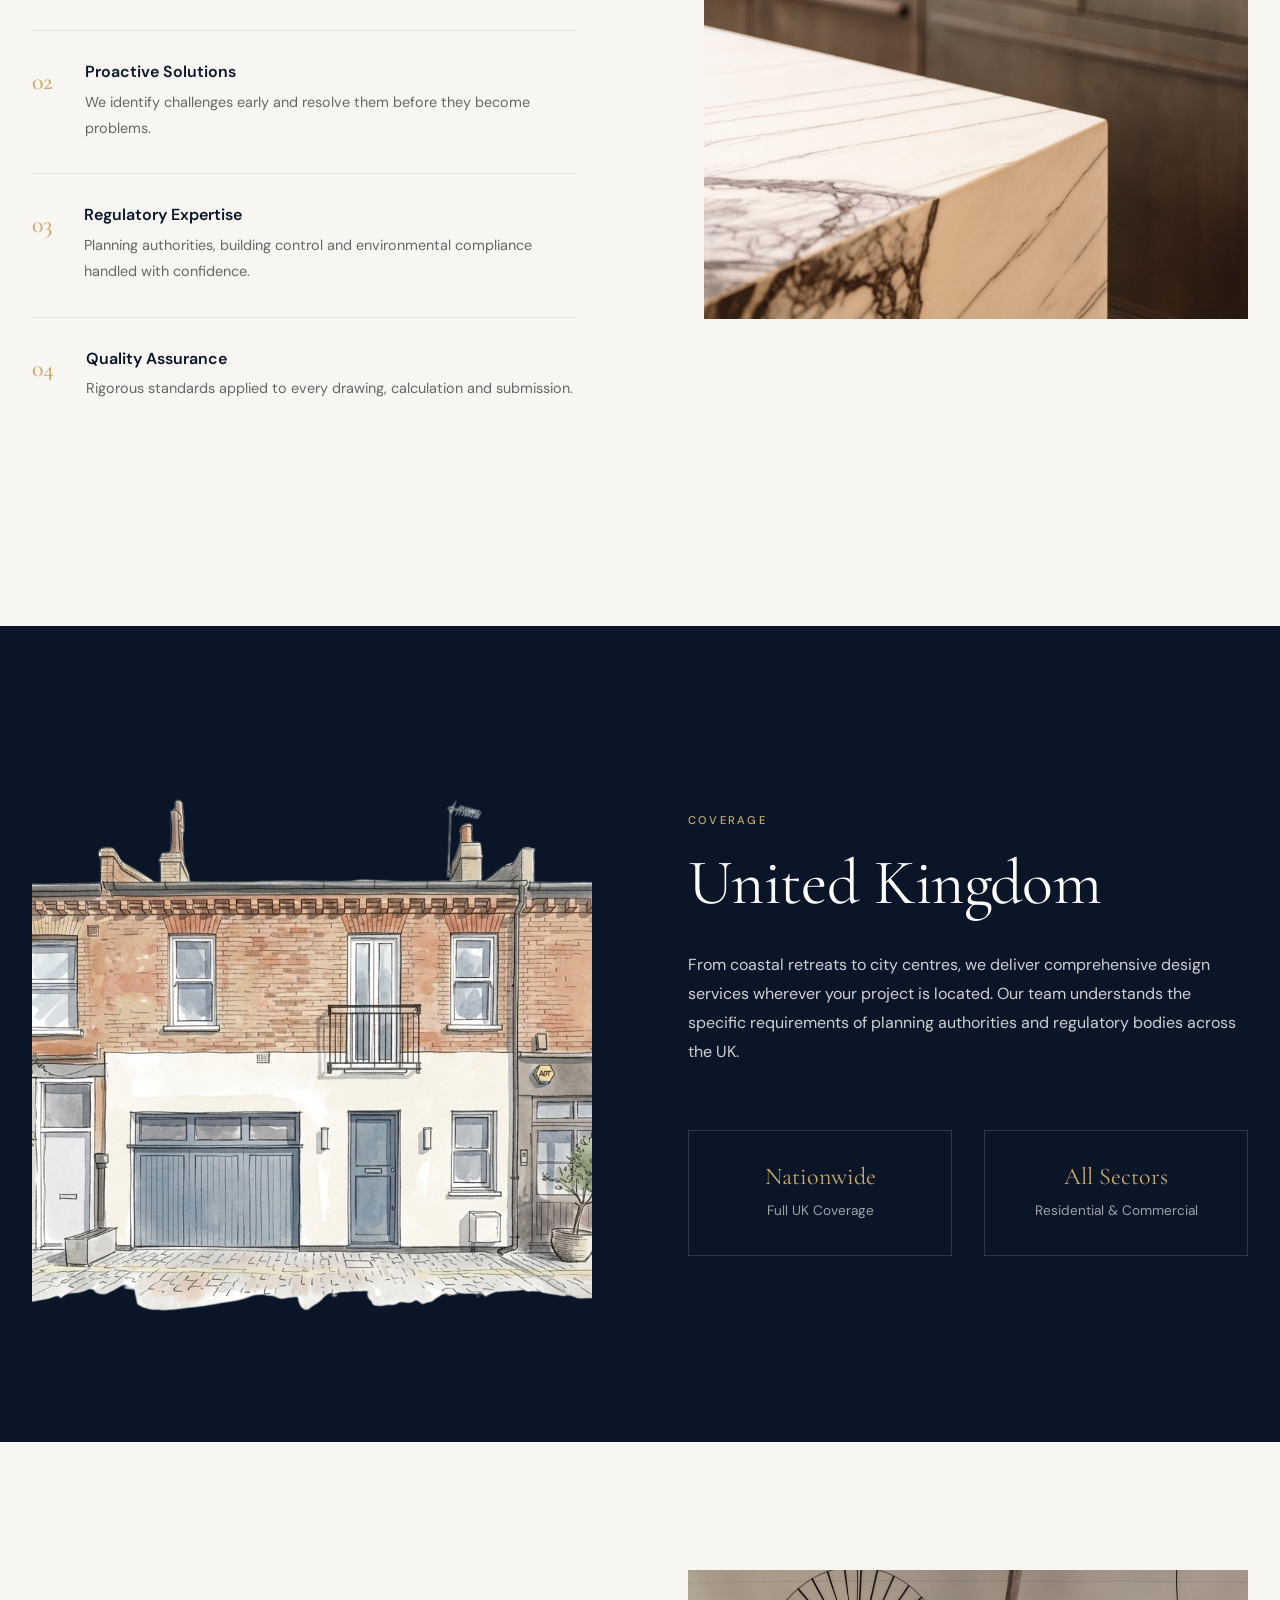
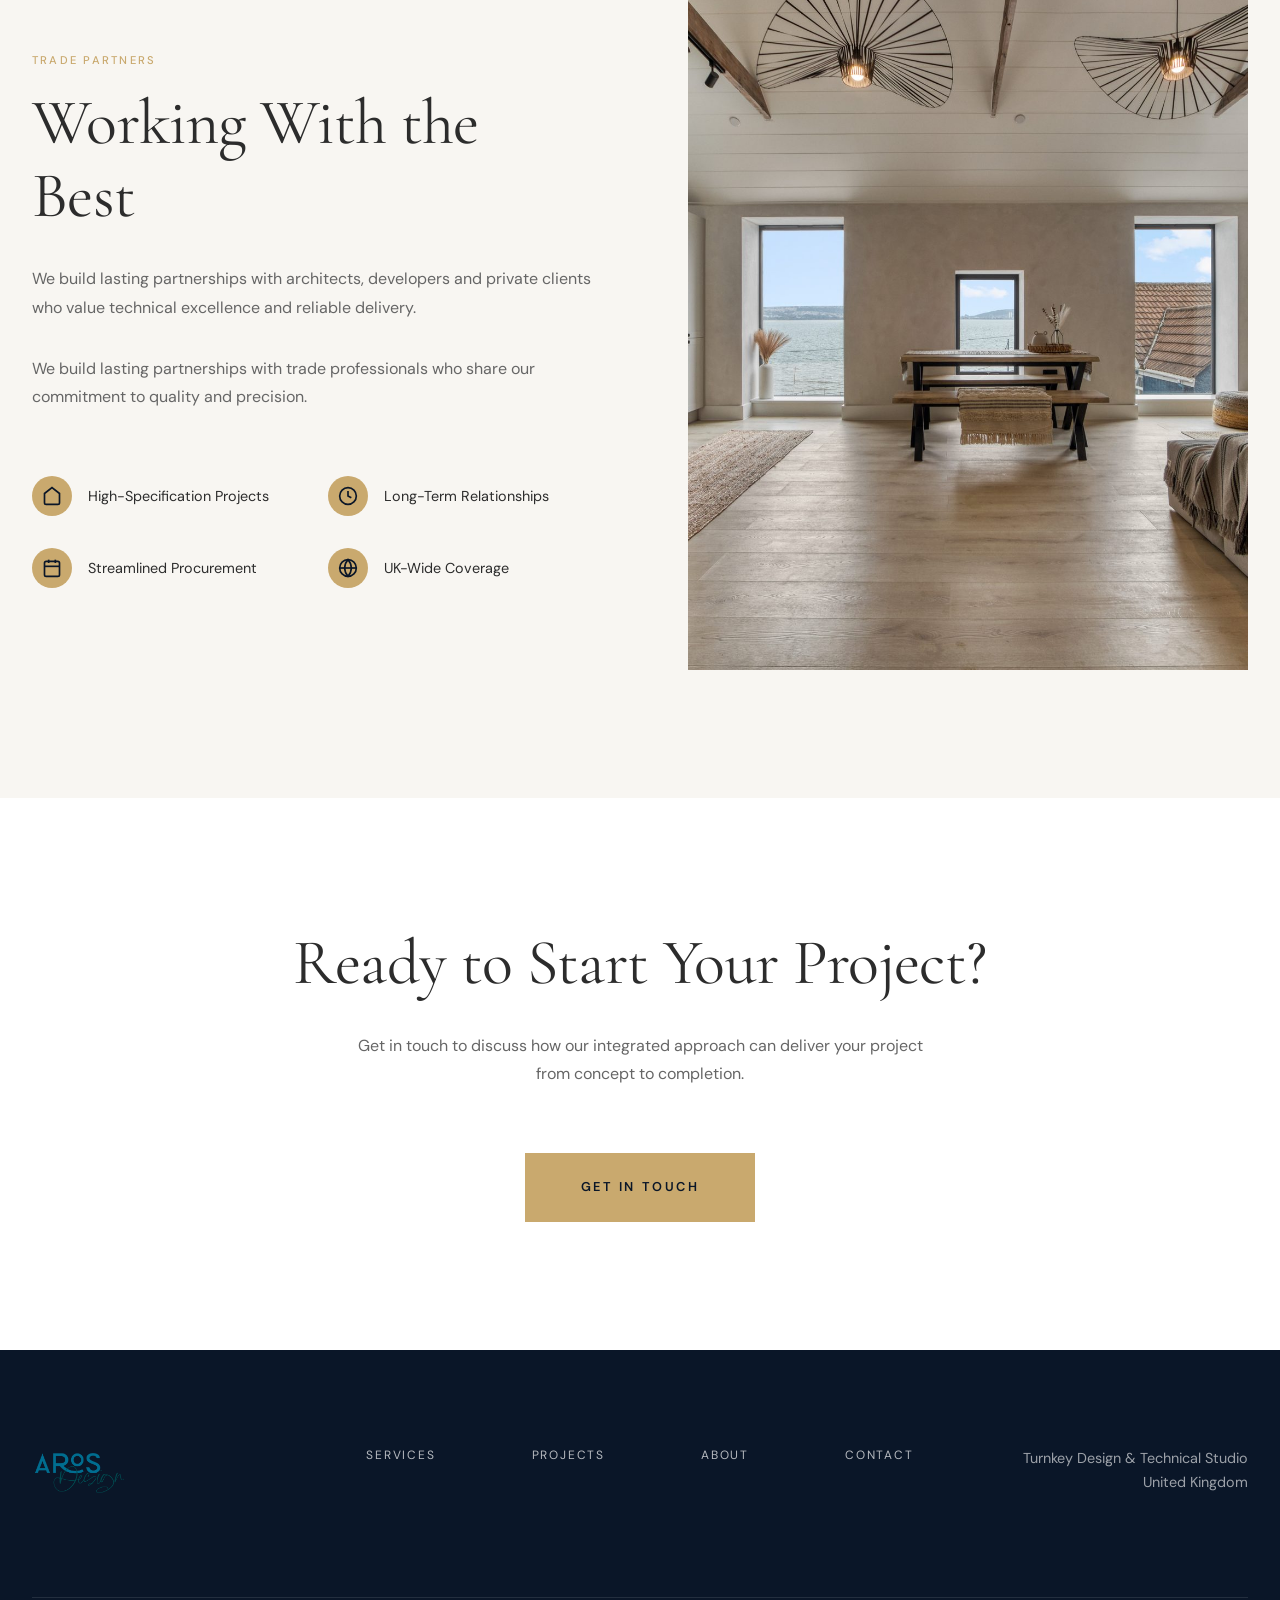
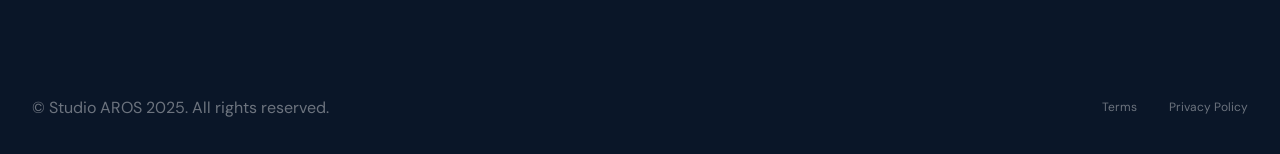
==== commit be1cef10: "Rebrand to Studio AROS and replace consultancy with studio Co-Authored-By: Claude Opus 4.6 (1M conte" ====
--- a/about.html
+++ b/about.html
@@ -3,7 +3,7 @@
 <head>
     <meta charset="UTF-8">
     <meta name="viewport" content="width=device-width, initial-scale=1.0">
-    <title>About | AROS Design</title>
+    <title>About | Studio AROS</title>
     <link rel="icon" type="image/png" href="Logos/FAV Icon.png">
     <link rel="preconnect" href="https://fonts.googleapis.com">
     <link rel="preconnect" href="https://fonts.gstatic.com" crossorigin>
@@ -400,8 +400,8 @@
     <nav class="nav nav-dark" id="nav">
         <div class="nav-inner">
             <a href="index.html" class="nav-logo-link">
-                <img src="Logos/White The Aros.png" alt="AROS Design" class="nav-logo nav-logo-light">
-                <img src="Logos/AROS Design Logo.svg?v=2" alt="AROS Design" class="nav-logo nav-logo-dark">
+                <img src="Logos/White The Aros.png" alt="Studio AROS" class="nav-logo nav-logo-light">
+                <img src="Logos/AROS Design Logo.svg?v=2" alt="Studio AROS" class="nav-logo nav-logo-dark">
             </a>
             <div class="nav-toggle" id="navToggle">
                 <span></span>
@@ -422,13 +422,13 @@
     <section class="about-hero">
         <div class="about-hero-content">
             <div class="about-hero-content-inner fade-in">
-                <span class="label" style="color: var(--color-accent); margin-bottom: var(--spacing-md); display: block;">About AROS Design</span>
-                <h1>One Consultancy. Complete Delivery.</h1>
-                <p>AROS Design is a turnkey consultancy specialising in high-specification residential and commercial projects. We handle the complexity so you can focus on the outcome.</p>
+                <span class="label" style="color: var(--color-accent); margin-bottom: var(--spacing-md); display: block;">About Studio AROS</span>
+                <h1>One Studio. Complete Delivery.</h1>
+                <p>Studio AROS is a turnkey design studio specialising in high-specification residential and commercial projects. We handle the complexity so you can focus on the outcome.</p>
             </div>
         </div>
         <div class="about-hero-image">
-            <img src="Photos_Optimized/RGM/FH_LurotBrand_6RussellGardensMews_TypRes-24.jpg" alt="AROS Design">
+            <img src="Photos_Optimized/RGM/FH_LurotBrand_6RussellGardensMews_TypRes-24.jpg" alt="Studio AROS">
         </div>
     </section>
 
@@ -532,7 +532,7 @@
                 <div class="coverage-content fade-in">
                     <span class="label" style="color: var(--color-accent); margin-bottom: var(--spacing-sm); display: block;">Coverage</span>
                     <h2>United Kingdom</h2>
-                    <p>From coastal retreats to city centres, we deliver comprehensive consultancy services wherever your project is located. Our team understands the specific requirements of planning authorities and regulatory bodies across the UK.</p>
+                    <p>From coastal retreats to city centres, we deliver comprehensive design services wherever your project is located. Our team understands the specific requirements of planning authorities and regulatory bodies across the UK.</p>
                     <div class="coverage-regions">
                         <div class="coverage-region">
                             <h4>Nationwide</h4>
@@ -606,7 +606,7 @@
         <div class="container">
             <div class="footer-main">
                 <div class="footer-logo-wrapper">
-                    <img src="Logos/White The Aros.png" alt="AROS Design" class="footer-logo">
+                    <img src="Logos/White The Aros.png" alt="Studio AROS" class="footer-logo">
                 </div>
                 <nav class="footer-nav">
                     <a href="services.html">Services</a>
@@ -615,11 +615,11 @@
                     <a href="contact.html">Contact</a>
                 </nav>
                 <div class="footer-tagline">
-                    Turnkey Design & Technical Consultancy<br>United Kingdom
+                    Turnkey Design & Technical Studio<br>United Kingdom
                 </div>
             </div>
             <div class="footer-bottom">
-                <p>&copy; AROS Design 2025. All rights reserved.</p>
+                <p>&copy; Studio AROS 2025. All rights reserved.</p>
                 <div class="footer-legal">
                     <a href="#">Terms</a>
                     <a href="#">Privacy Policy</a>
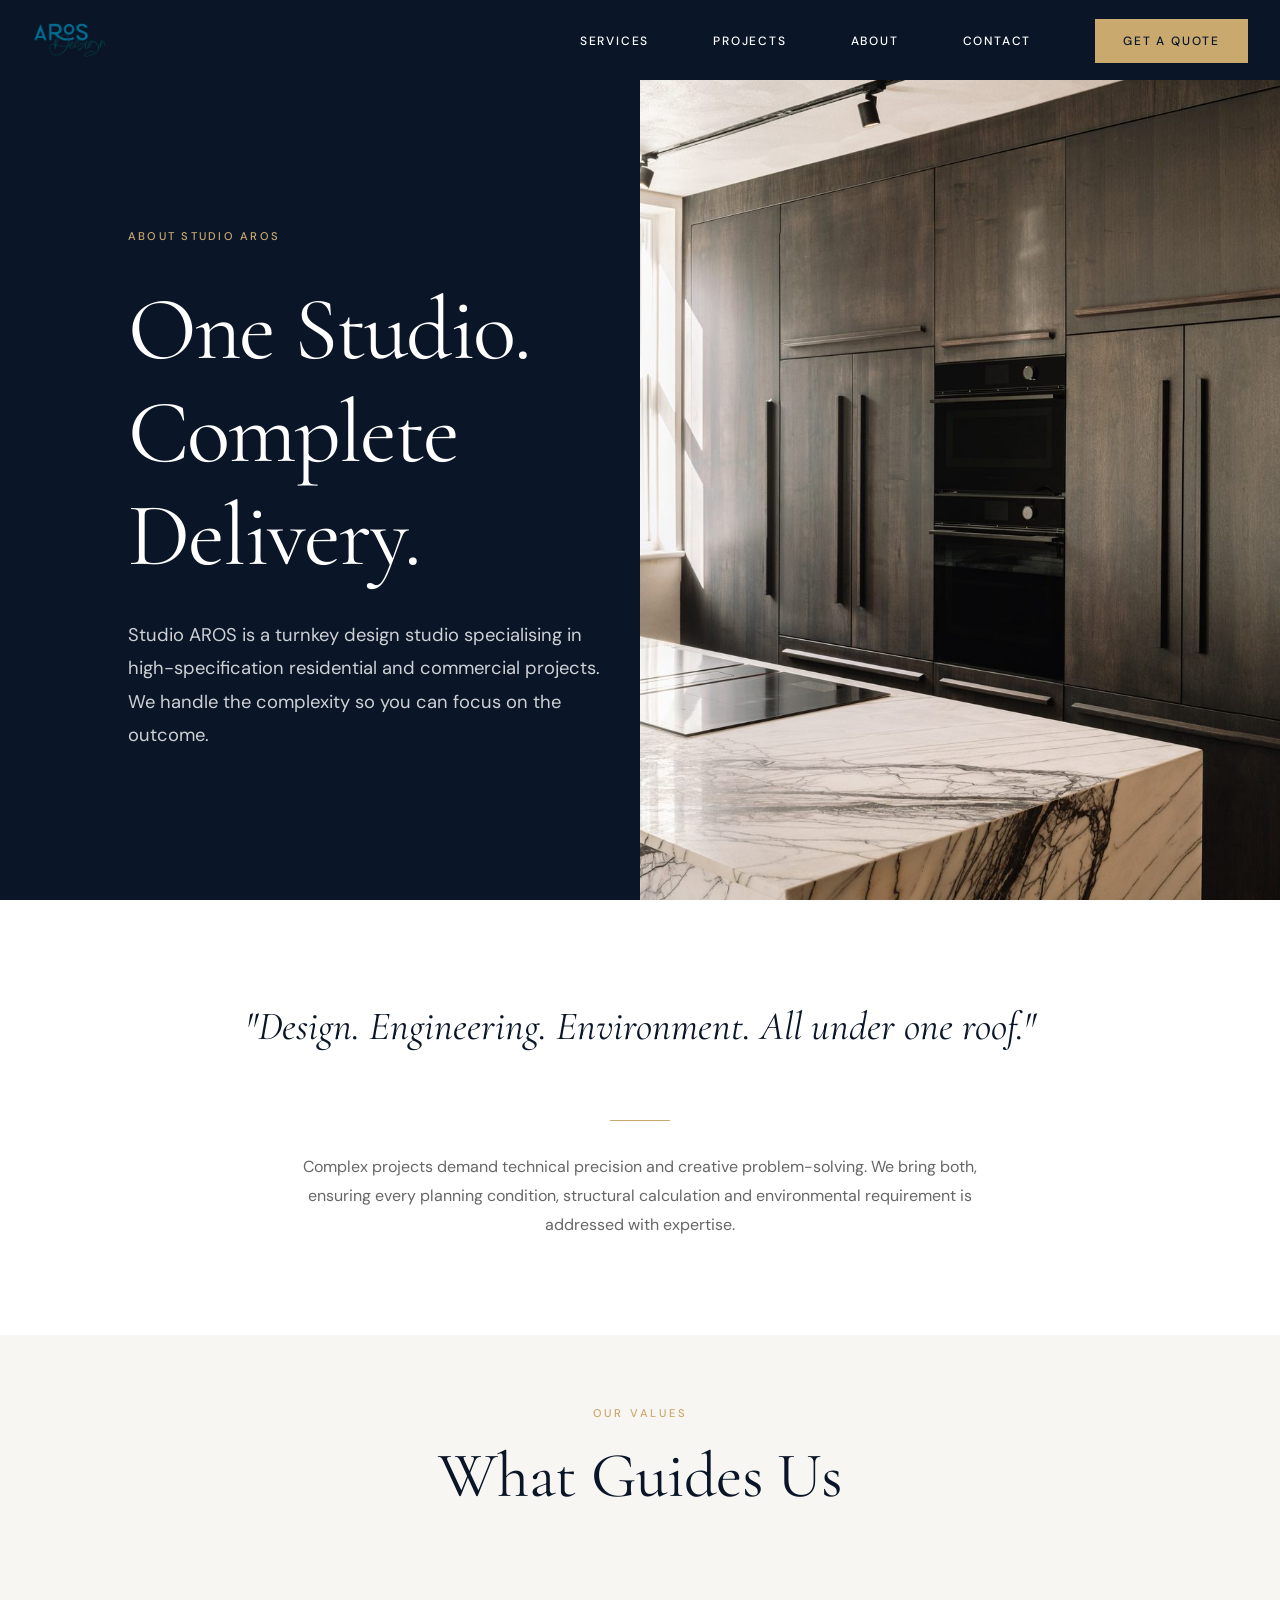
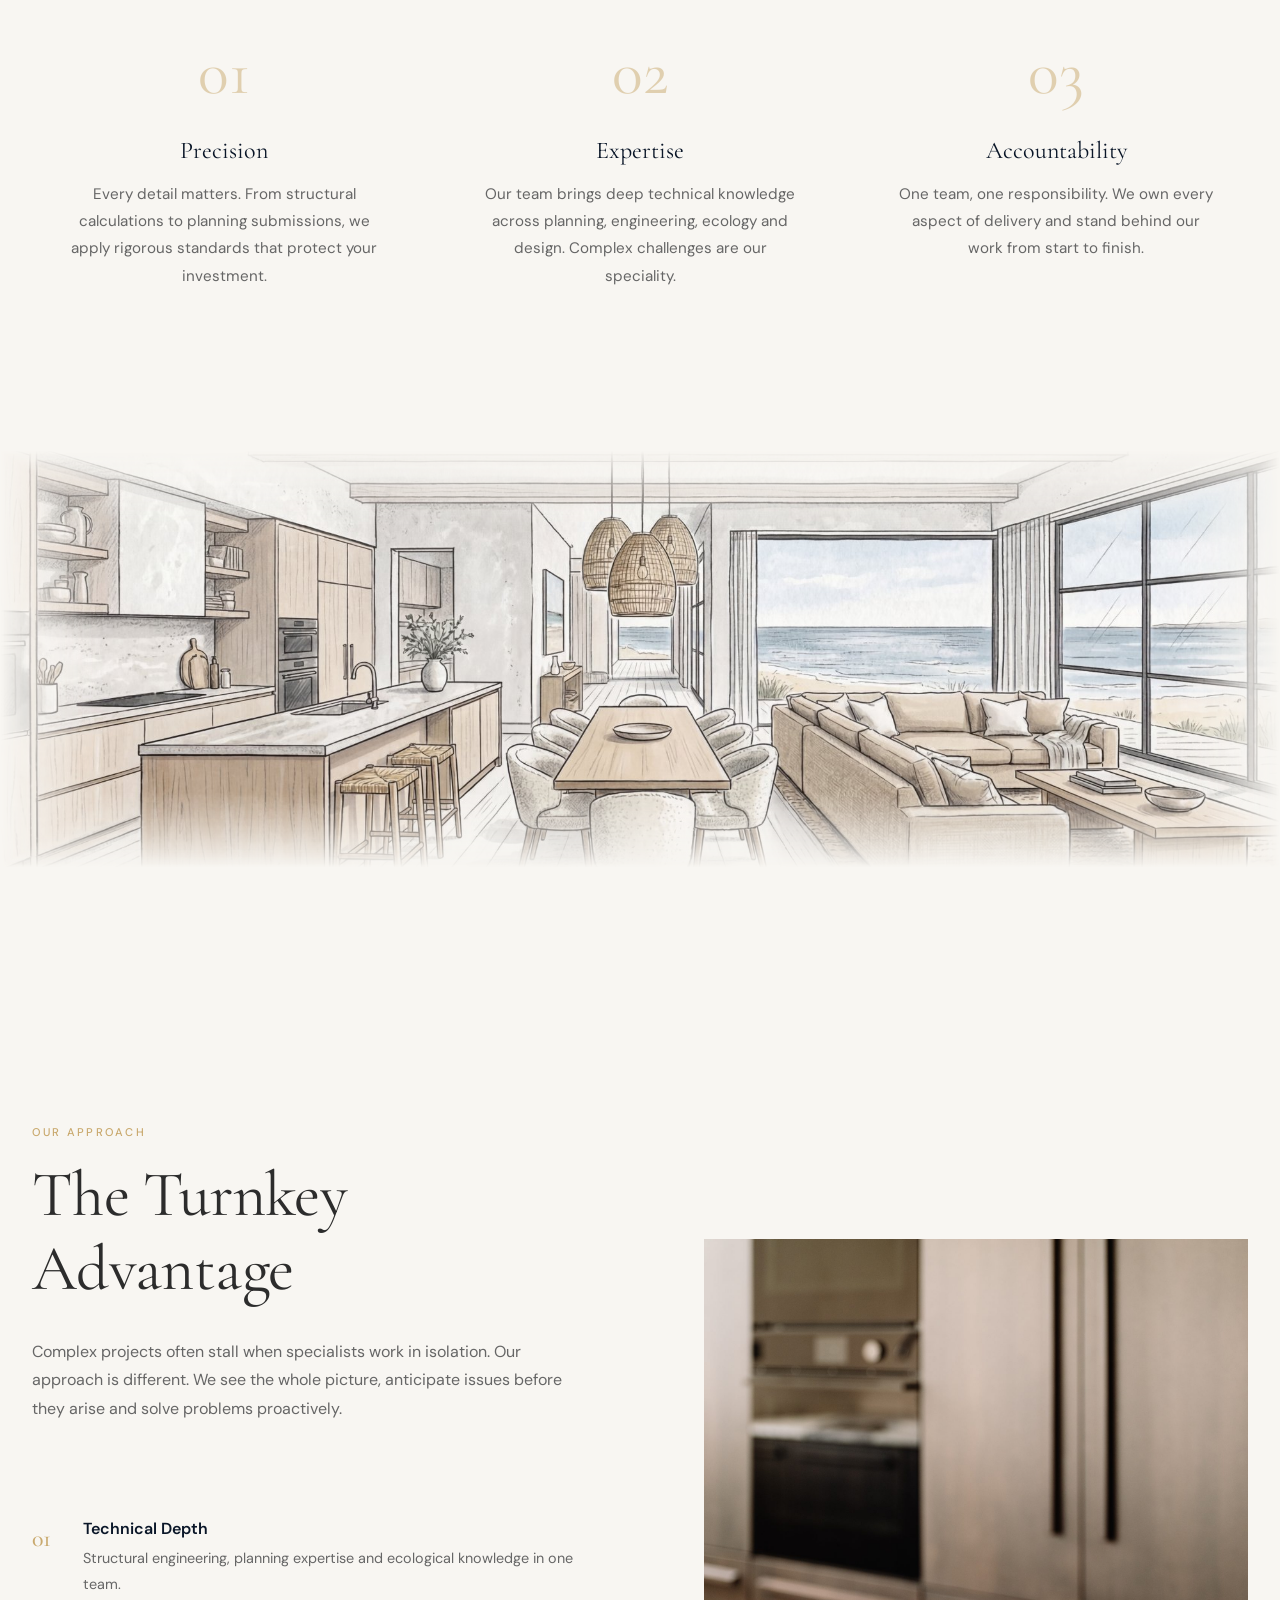
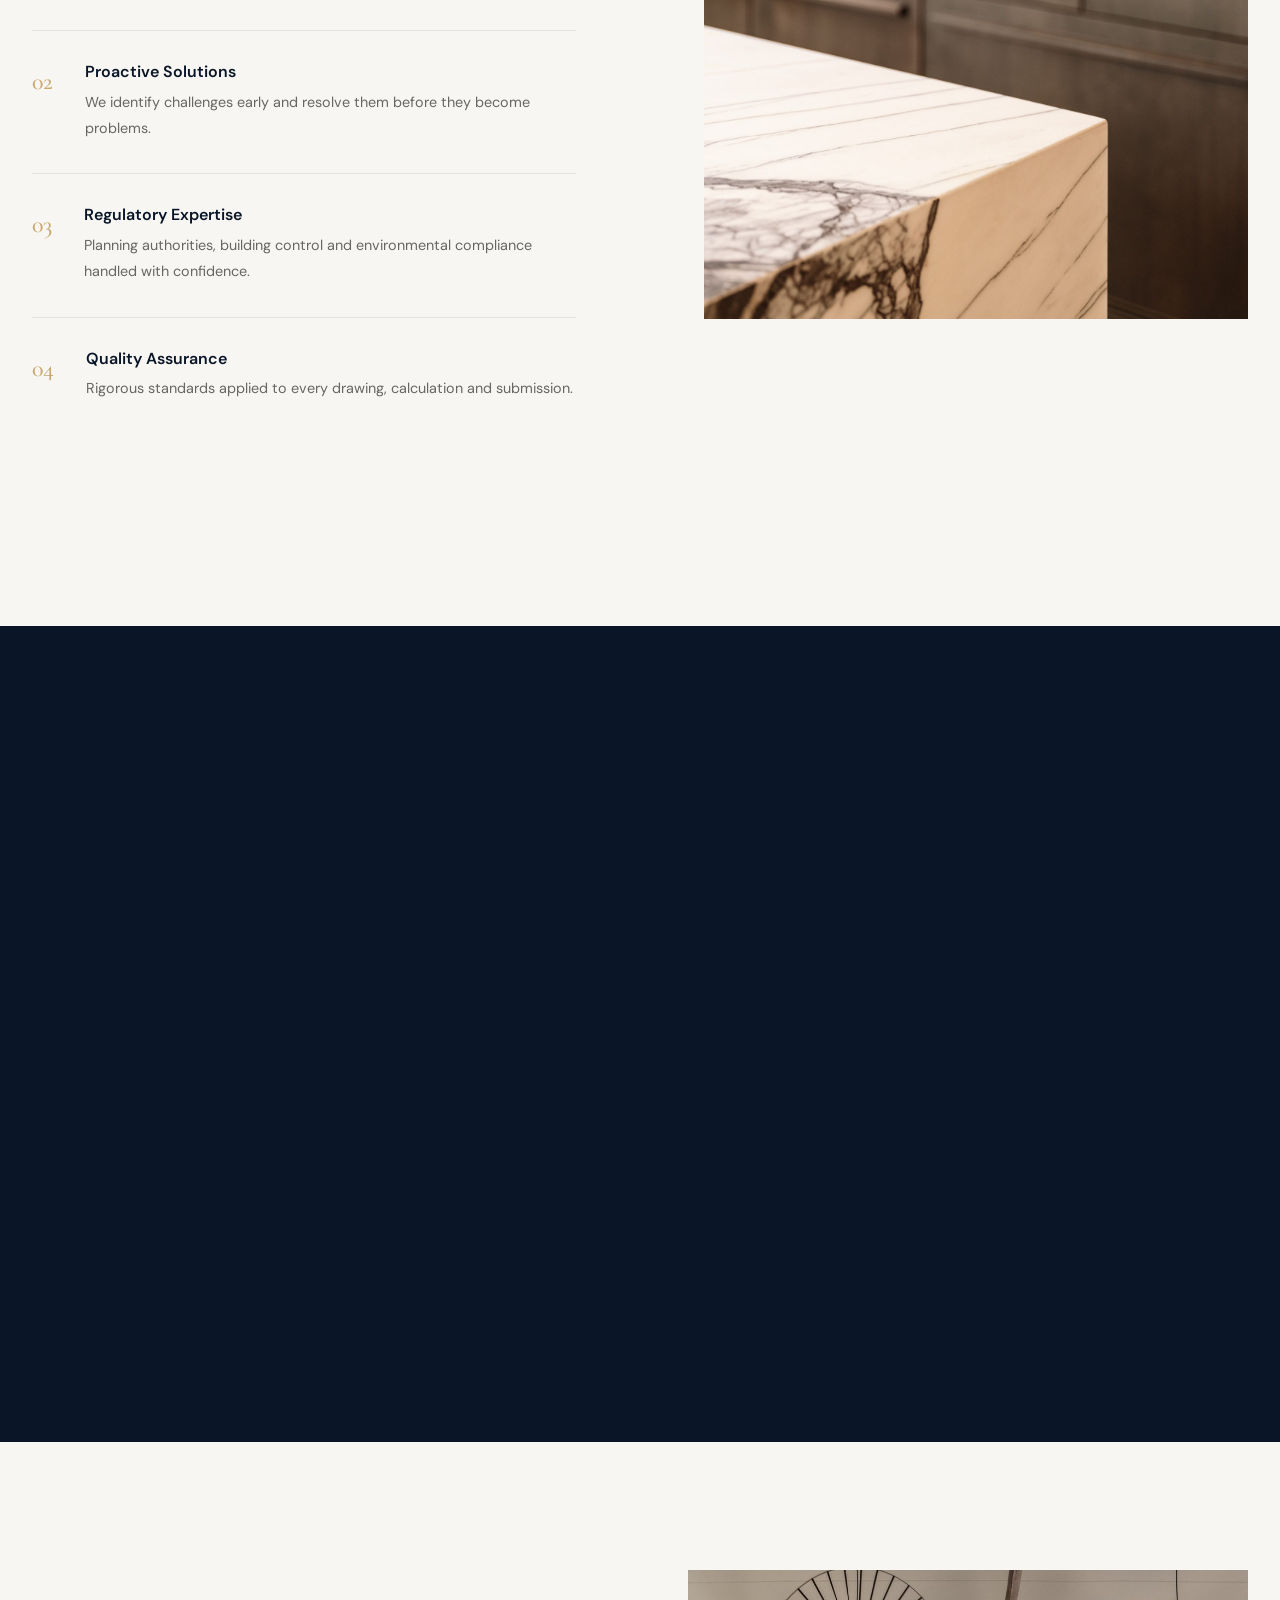
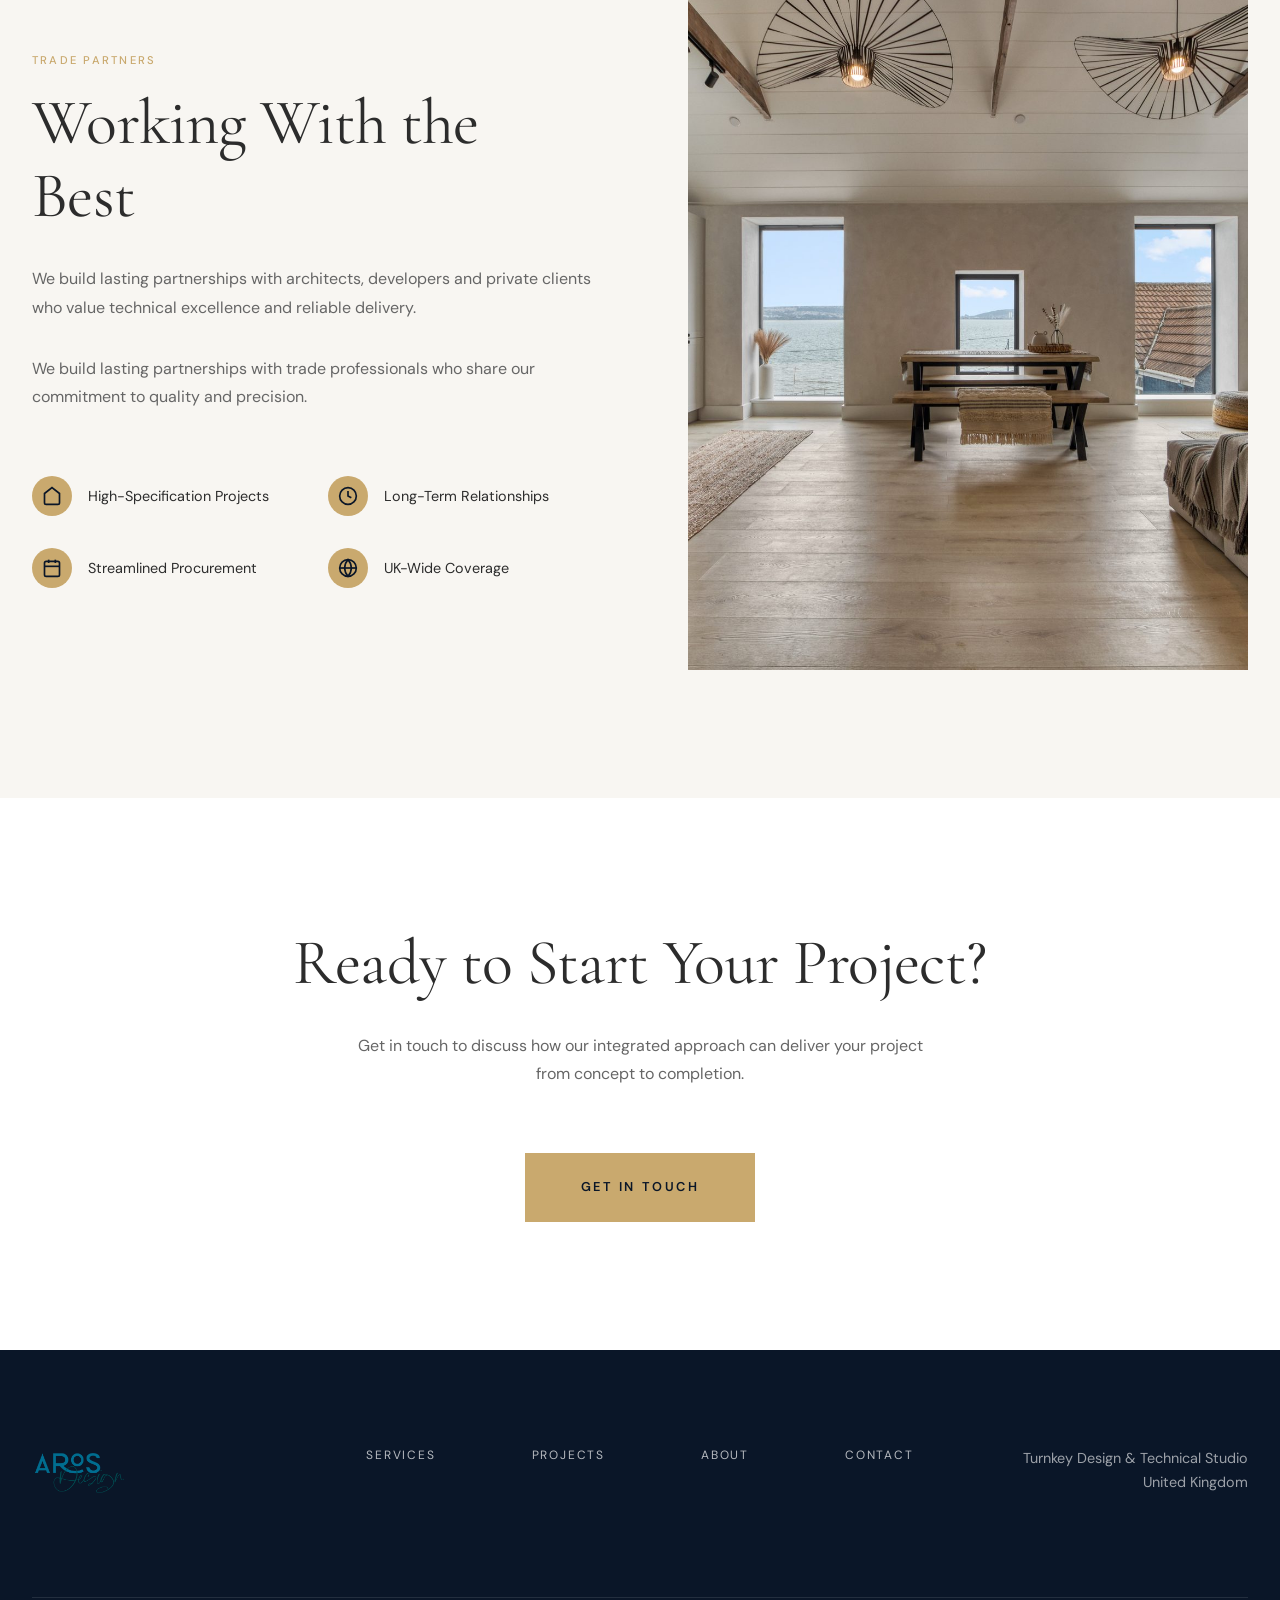
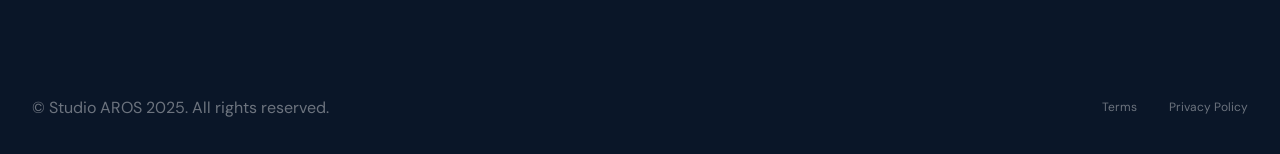
==== commit 6db80b1a: "Change logo home links from index.html to / for cleaner URLs Co-Authored-By: Claude Opus 4.6 (1M con" ====
--- a/about.html
+++ b/about.html
@@ -399,7 +399,7 @@
     <!-- NAVIGATION -->
     <nav class="nav nav-dark" id="nav">
         <div class="nav-inner">
-            <a href="index.html" class="nav-logo-link">
+            <a href="/" class="nav-logo-link">
                 <img src="Logos/White The Aros.png" alt="Studio AROS" class="nav-logo nav-logo-light">
                 <img src="Logos/AROS Design Logo.svg?v=2" alt="Studio AROS" class="nav-logo nav-logo-dark">
             </a>
